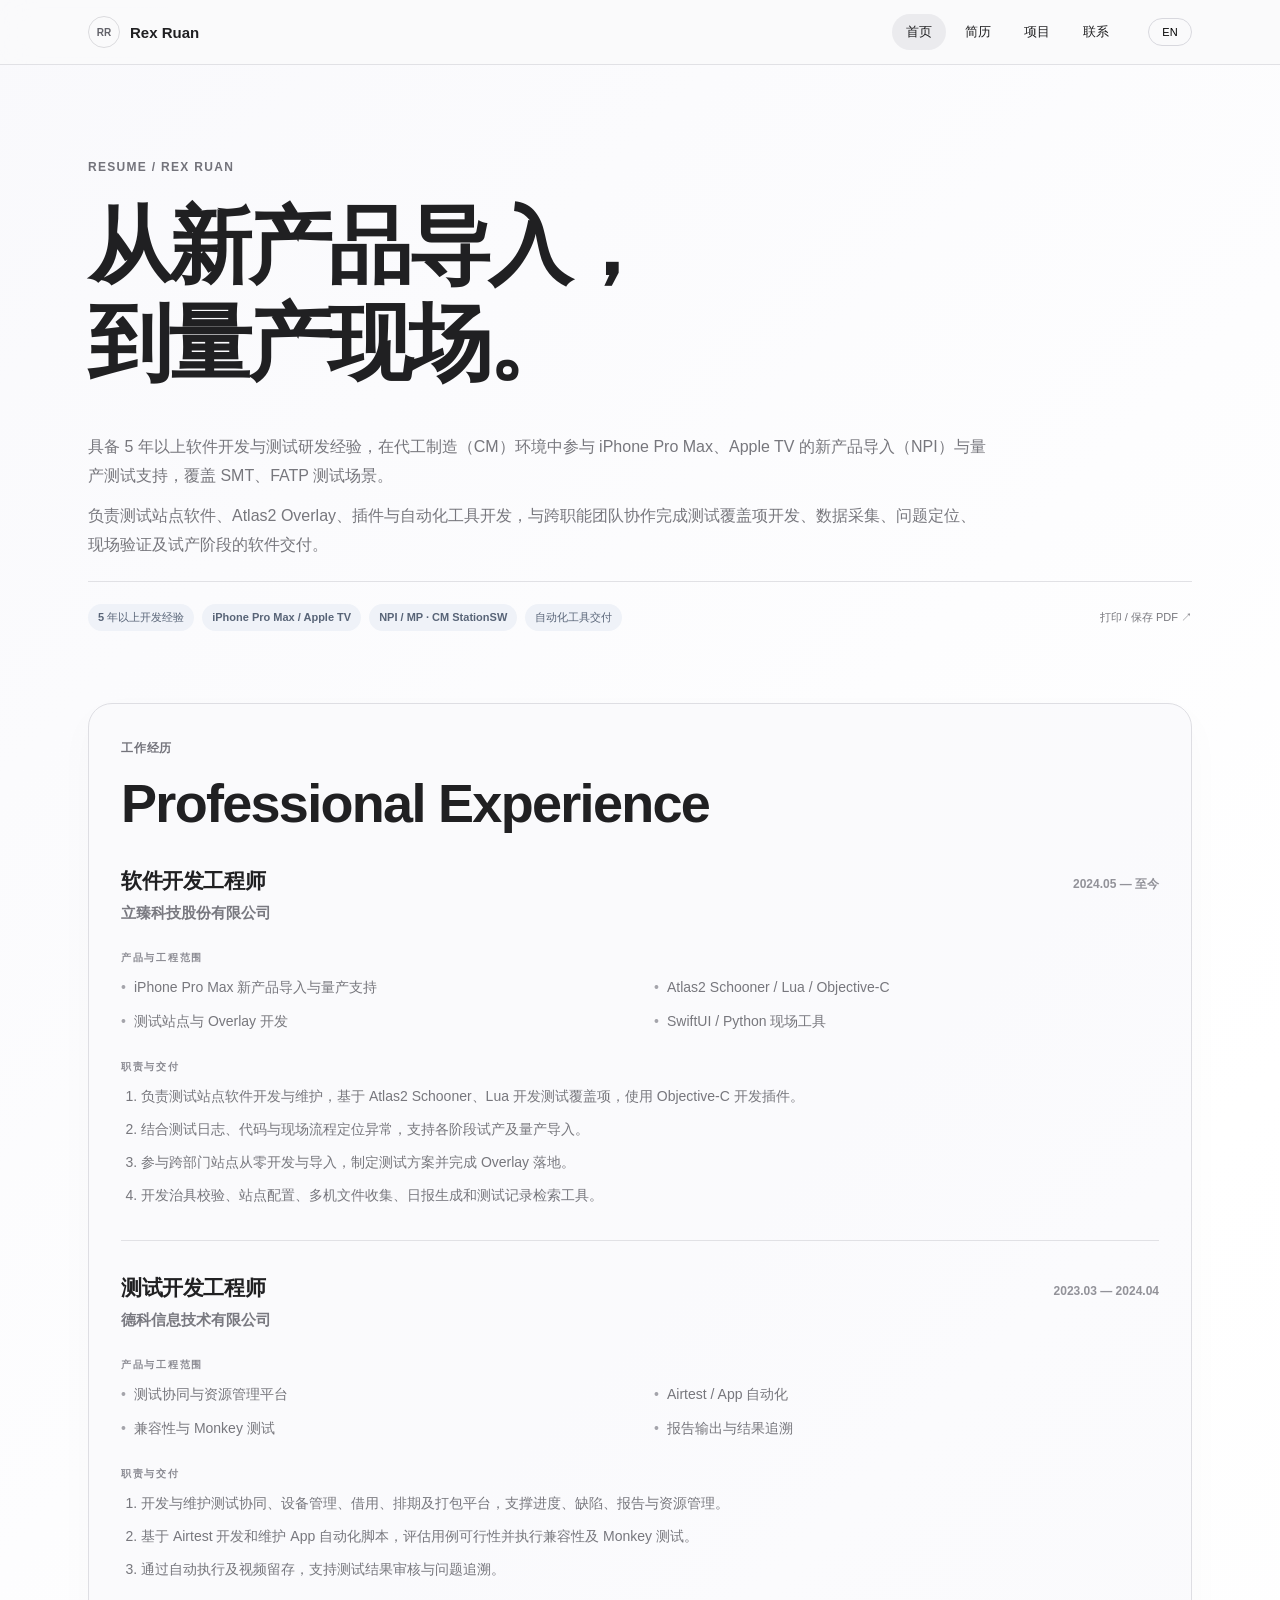
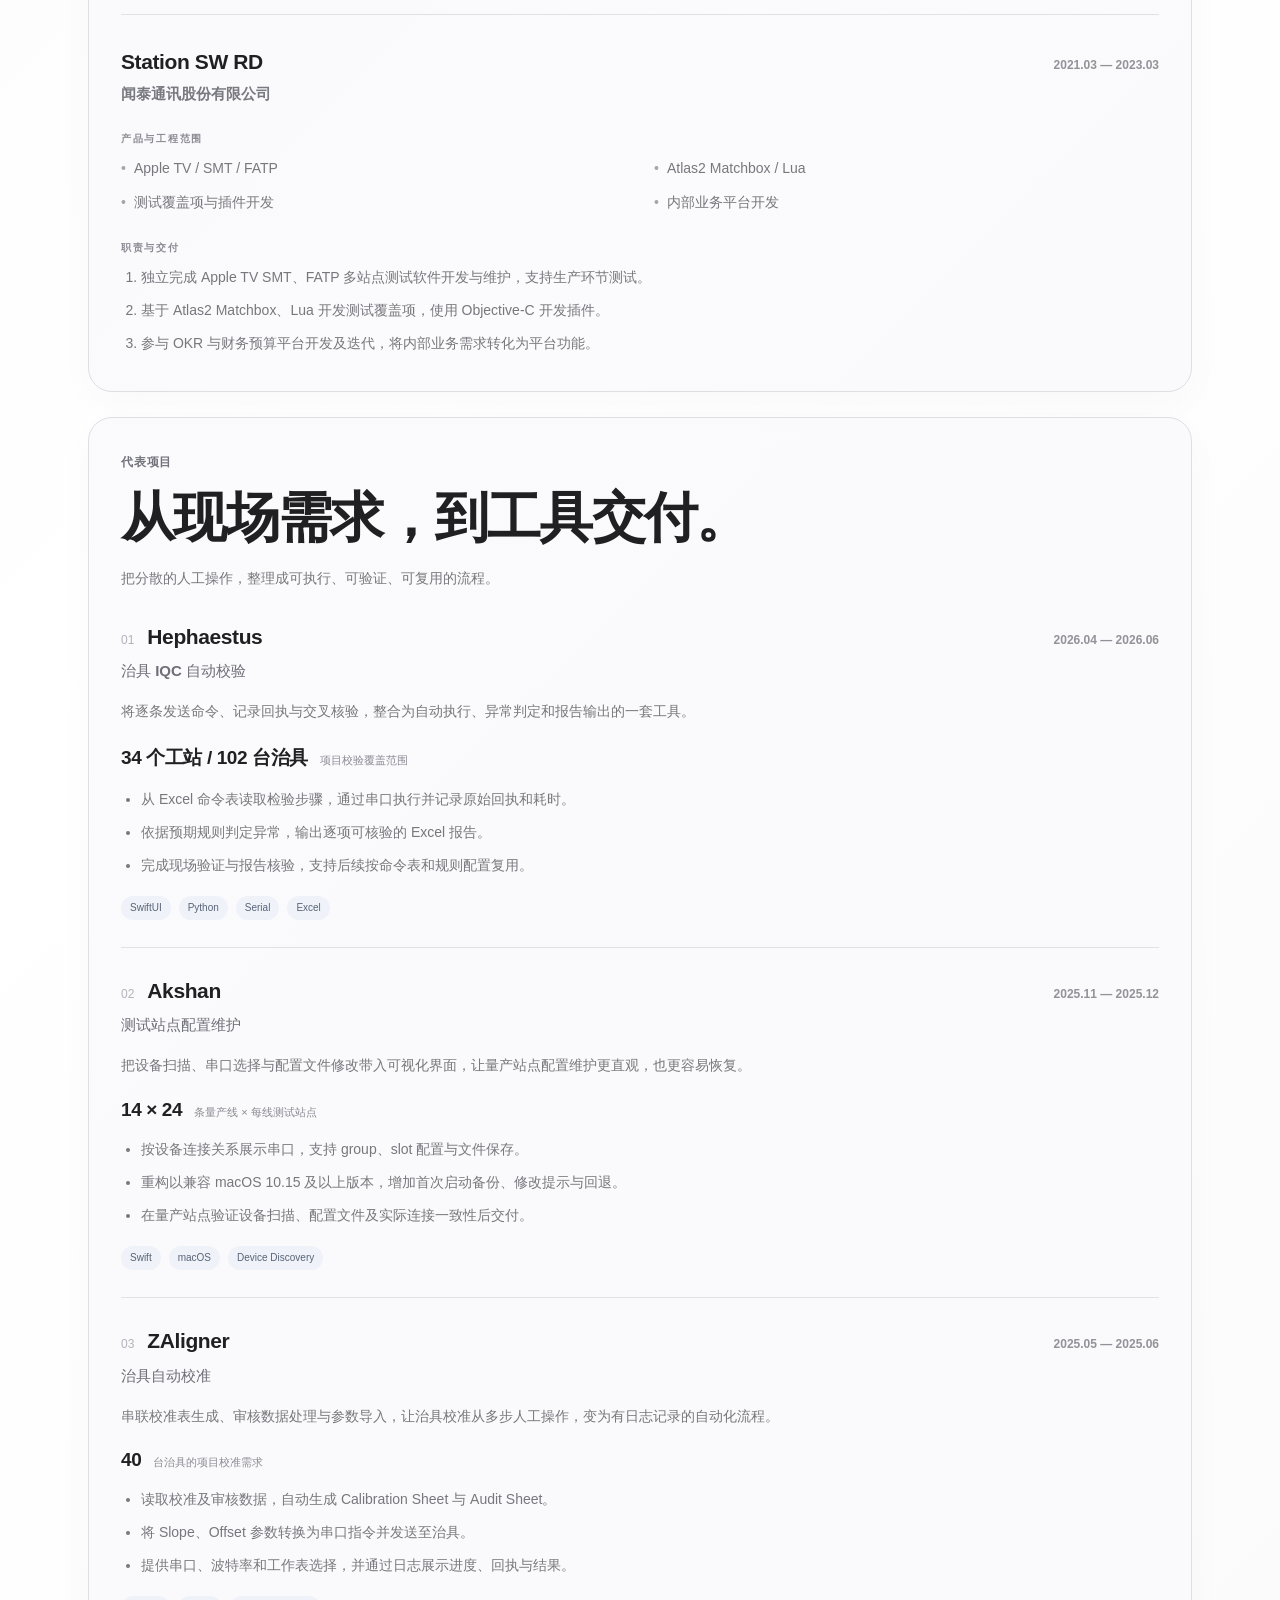
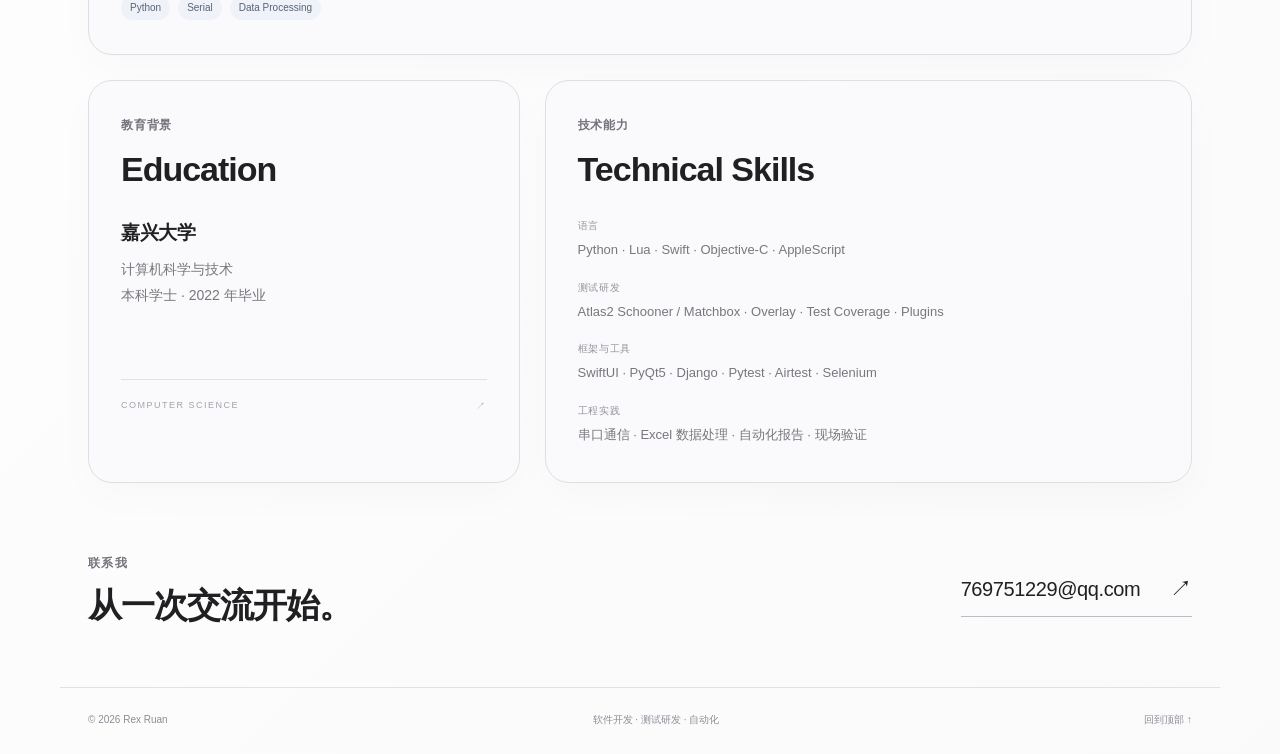
==== index.html @ 665606de "init" ====
<!doctype html>
<html lang="zh-CN">
<head>
<meta charset="utf-8"><meta name="viewport" content="width=device-width,initial-scale=1">
<meta name="description" content="Rex Ruan — iPhone Pro Max 与 Apple TV 代工制造测试研发。NPI, mass-production test engineering, StationSW and automation.">
<meta name="theme-color" content="#fafafb"><title>Resume | Rex Ruan</title>
<link rel="icon" type="image/svg+xml" href="assets/favicon.svg"><link rel="stylesheet" href="style.css"><script src="app.js" defer></script>
</head>
<body>
<a class="skip-link" href="#main" data-zh="跳到正文" data-en="Skip to content">跳到正文</a>
<header class="site-header"><div class="nav-inner"><a class="brand" href="index.html"><span class="brand-mark">RR</span>Rex Ruan</a><nav aria-label="Main navigation"><a href="index.html" class="home-nav" data-zh="首页" data-en="Home">首页</a><a href="resume.html" class="resume-nav" data-zh="简历" data-en="Resume">简历</a><a href="#projects" data-zh="项目" data-en="Projects">项目</a><a href="#contact" data-zh="联系" data-en="Contact">联系</a></nav><button class="language" aria-label="Switch to English" type="button">EN</button></div></header>
<main id="main" class="page">
<section class="hero" aria-labelledby="hero-title"><p class="eyebrow">RESUME / REX RUAN</p><h1 id="hero-title" data-zh="从新产品导入，<br>到量产现场。" data-en="Experience built from prototype to mass production.">从新产品导入，<br>到量产现场。</h1><div class="hero-summary"><p data-zh="具备 5 年以上软件开发与测试研发经验，在代工制造（CM）环境中参与 iPhone Pro Max、Apple TV 的新产品导入（NPI）与量产测试支持，覆盖 SMT、FATP 测试场景。" data-en="5+ years of experience in software development and test engineering, including NPI and mass-production test support for iPhone Pro Max and Apple TV in contract manufacturing (CM) environments across SMT and FATP.">具备 5 年以上软件开发与测试研发经验，在代工制造（CM）环境中参与 iPhone Pro Max、Apple TV 的新产品导入（NPI）与量产测试支持，覆盖 SMT、FATP 测试场景。</p><p data-zh="负责测试站点软件、Atlas2 Overlay、插件与自动化工具开发，与跨职能团队协作完成测试覆盖项开发、数据采集、问题定位、现场验证及试产阶段的软件交付。" data-en="Develop test station software, Atlas2 overlays and plugins, and automation tools. Work with cross-functional teams on test coverage, data collection, issue debugging, on-site validation, and software delivery for new product builds.">负责测试站点软件、Atlas2 Overlay、插件与自动化工具开发，与跨职能团队协作完成测试覆盖项开发、数据采集、问题定位、现场验证及试产阶段的软件交付。</p></div><div class="hero-bottom"><div class="tags"><span data-zh="5 年以上开发经验" data-en="5+ years in development">5 年以上开发经验</span><span>iPhone Pro Max / Apple TV</span><span>NPI / MP · CM StationSW</span><span data-zh="自动化工具交付" data-en="Automation tools">自动化工具交付</span></div><button class="print-button" type="button" data-zh="打印 / 保存 PDF ↗" data-en="Print / Save PDF ↗">打印 / 保存 PDF ↗</button></div></section>
<section class="panel" id="experience" aria-labelledby="experience-title"><div class="section-intro"><p class="eyebrow" data-zh="工作经历" data-en="WORKING EXPERIENCE">工作经历</p><h2 id="experience-title" data-zh="Professional Experience" data-en="Professional Experience">Professional Experience</h2></div><div id="experience-list"></div></section>
<section class="panel" id="projects" aria-labelledby="projects-title"><div class="section-intro"><p class="eyebrow" data-zh="代表项目" data-en="SELECTED WORK">代表项目</p><h2 id="projects-title" data-zh="从现场需求，到工具交付。" data-en="Tools built for the floor.">从现场需求，到工具交付。</h2><p class="section-description" data-zh="把分散的人工操作，整理成可执行、可验证、可复用的流程。" data-en="Turning fragmented manual tasks into repeatable, verifiable workflows.">把分散的人工操作，整理成可执行、可验证、可复用的流程。</p></div><div id="project-list"></div></section>
<div class="bottom-grid"><section class="panel" id="education"><div class="section-intro"><p class="eyebrow" data-zh="教育背景" data-en="BACKGROUND">教育背景</p><h2 data-zh="Education" data-en="Education">Education</h2></div><h3 data-zh="嘉兴大学" data-en="Jiaxing University">嘉兴大学</h3><p class="body-copy" data-zh="计算机科学与技术<br>本科学士 · 2022 年毕业" data-en="Computer Science and Technology<br>Bachelor’s degree · Graduated 2022">计算机科学与技术<br>本科学士 · 2022 年毕业</p><div class="education-foot"><span>COMPUTER SCIENCE</span><span>↗</span></div></section><section class="panel" id="skills"><div class="section-intro"><p class="eyebrow" data-zh="技术能力" data-en="TOOLKIT">技术能力</p><h2>Technical Skills</h2></div><dl class="skills"><div><dt data-zh="语言" data-en="Languages">语言</dt><dd>Python · Lua · Swift · Objective-C · AppleScript</dd></div><div><dt data-zh="测试研发" data-en="Test development">测试研发</dt><dd>Atlas2 Schooner / Matchbox · Overlay · Test Coverage · Plugins</dd></div><div><dt data-zh="框架与工具" data-en="Frameworks & tools">框架与工具</dt><dd>SwiftUI · PyQt5 · Django · Pytest · Airtest · Selenium</dd></div><div><dt data-zh="工程实践" data-en="Engineering practice">工程实践</dt><dd data-zh="串口通信 · Excel 数据处理 · 自动化报告 · 现场验证" data-en="Serial communication · Excel processing · Automated reports · On-site validation">串口通信 · Excel 数据处理 · 自动化报告 · 现场验证</dd></div></dl></section></div>
<section class="contact" id="contact"><div><p class="eyebrow" data-zh="联系我" data-en="GET IN TOUCH">联系我</p><h2 data-zh="从一次交流开始。" data-en="Let’s start a conversation.">从一次交流开始。</h2></div><a class="email" href="mailto:769751229@qq.com">769751229@qq.com <span aria-hidden="true">↗</span></a></section>
</main><footer class="page"><span>© <span id="year">2026</span> Rex Ruan</span><span data-zh="软件开发 · 测试研发 · 自动化" data-en="Software. Test engineering. Automation.">软件开发 · 测试研发 · 自动化</span><a href="#main" data-zh="回到顶部 ↑" data-en="Back to top ↑">回到顶部 ↑</a></footer>
</body></html>
---- style.css ----
:root{color-scheme:light;--bg:#fafafb;--text:#202022;--muted:#77777d;--line:#e1e1e5;--tag:#eff2f8}*{box-sizing:border-box}html{scroll-behavior:smooth;scroll-padding-top:88px}body{margin:0;color:var(--text);background:linear-gradient(135deg,#f9f9fc,#fff 45%,#fafafb);font-family:-apple-system,BlinkMacSystemFont,"Helvetica Neue",Arial,"PingFang SC","Microsoft YaHei",sans-serif;-webkit-font-smoothing:antialiased}a{color:inherit;text-decoration:none}button{font:inherit;cursor:pointer}a:focus-visible,button:focus-visible{outline:2px solid #4f6794;outline-offset:5px}a:hover{color:#566788}.site-header{position:sticky;top:0;z-index:20;background:#fafafbdf;backdrop-filter:blur(16px);border-bottom:1px solid var(--line)}.nav-inner{max-width:1160px;margin:auto;padding:0 28px;height:64px;display:flex;align-items:center;gap:25px}.brand{font-size:15px;font-weight:650;display:flex;gap:10px;align-items:center;margin-right:auto;white-space:nowrap}.brand-mark{width:32px;height:32px;border-radius:50%;border:1px solid #dadade;display:grid;place-items:center;font-size:10px;color:#626269}nav{display:flex;align-items:center;gap:5px}nav a{font-size:13px;padding:9px 14px;border-radius:22px}nav a.active{background:#ebebee}.language{font-size:11px;background:transparent;border:1px solid #d8d8de;padding:7px 11px;border-radius:20px;min-width:44px}.language:hover{background:#ededf0}.page{max-width:1160px;margin:0 auto;padding:0 28px}.hero{padding:92px 0 70px}.eyebrow{font-size:12px;line-height:1.7;letter-spacing:1.3px;color:#73737b;font-weight:650;margin:0 0 21px}h1,h2,h3,p{margin:0}h1{font-size:clamp(48px,6.8vw,84px);line-height:1.15;letter-spacing:-4px;font-weight:720;max-width:1020px}html[lang=en] h1{line-height:1.03;letter-spacing:-4.8px;font-size:clamp(48px,6.9vw,88px)}.hero-summary{max-width:900px;margin-top:40px;color:var(--muted);font-size:16px;line-height:1.85}.hero-summary p+p{margin-top:10px}.hero-bottom{margin-top:21px;padding-top:20px;border-top:1px solid var(--line);display:flex;align-items:center;justify-content:space-between;gap:18px}.tags{display:flex;flex-wrap:wrap;gap:8px}.tags span{display:inline-block;background:var(--tag);color:#586477;padding:6px 10px;font-size:11px;line-height:1.4;font-weight:550;border-radius:20px}.print-button{flex-shrink:0;background:transparent;color:#77777d;font-size:11px;padding:8px 0;border:0}.print-button:hover{color:#202022}.panel{border:1px solid #dedee3;border-radius:24px;padding:34px 32px;margin-bottom:25px;background:#fafafcbd;box-shadow:0 14px 40px #24243d06;scroll-margin-top:90px}.section-intro{margin-bottom:30px}.section-intro .eyebrow{margin-bottom:14px;letter-spacing:.8px}h2{font-size:clamp(30px,4.3vw,54px);line-height:1.16;letter-spacing:-1.7px;font-weight:680}.section-description{margin-top:17px;color:var(--muted);font-size:14px;line-height:1.8}.experience-entry{padding:0 0 31px}.experience-entry+.experience-entry{padding-top:31px;border-top:1px solid var(--line)}.experience-entry:last-child{padding-bottom:0}.entry-heading{display:flex;align-items:baseline;justify-content:space-between;gap:26px}h3{font-size:21px;font-weight:650;line-height:1.5;letter-spacing:-.4px}time{font-size:12px;font-weight:600;color:#929299;white-space:nowrap}.company{font-size:15px;font-weight:600;color:#797980;margin-top:3px;line-height:1.8}.detail-label{font-size:10px;font-weight:650;letter-spacing:1.7px;color:#8a8a92;line-height:1.7;margin:23px 0 9px}.scope-list{display:grid;grid-template-columns:1fr 1fr;gap:8px 28px;padding:0;list-style:none}.scope-list li{position:relative;padding-left:13px}.scope-list li:before{content:'•';position:absolute;left:0;color:#a4a4ab}ul,ol{margin:0;padding-left:20px}.scope-list li,.responsibilities li,.project-entry li,.body-copy{font-size:14px;color:var(--muted);line-height:1.85}.responsibilities li+li,.project-entry li+li{margin-top:7px}.project-entry{padding:27px 0;border-top:1px solid var(--line)}.project-entry:first-child{padding-top:0;border-top:0}.project-entry:last-child{padding-bottom:0}.project-title{display:flex;gap:13px;align-items:baseline;flex-wrap:wrap}.project-title .index{color:#b2b2bb;font-size:12px;font-variant-numeric:tabular-nums}.project-subtitle{font-size:15px;color:#6e6e77;font-weight:550;line-height:1.8;margin-top:5px}.project-description{font-size:14px;line-height:1.85;color:var(--muted);margin:15px 0 16px;max-width:880px}.project-entry .tags{margin-top:17px}.project-entry .tags span{font-size:10px;padding:5px 9px;font-weight:450}.project-metric{display:flex;align-items:baseline;gap:12px;margin:20px 0 16px}.project-metric strong{font-size:19px;letter-spacing:-.4px;font-weight:600}.project-metric span{font-size:11px;color:#8a8a93}.bottom-grid{display:grid;grid-template-columns:.8fr 1.2fr;gap:25px}.bottom-grid .panel{min-width:0}.bottom-grid h2{font-size:34px;letter-spacing:-1px}.bottom-grid h3{font-size:19px}.body-copy{margin-top:10px}.education-foot{display:flex;justify-content:space-between;color:#a2a2aa;letter-spacing:1.5px;font-size:9px;margin-top:70px;border-top:1px solid var(--line);padding-top:20px}.skills{margin:0}.skills>div+div{margin-top:18px}dt{font-size:10px;color:#92929a;letter-spacing:.7px;margin-bottom:5px}dd{margin:0;color:var(--muted);font-size:13px;line-height:1.9}.contact{padding:45px 0 61px;display:flex;align-items:center;justify-content:space-between;gap:30px}.contact .eyebrow{margin-bottom:13px}.contact h2{font-size:34px;letter-spacing:-1px}.email{font-size:20px;letter-spacing:-.4px;white-space:nowrap;border-bottom:1px solid #bcbcc4;padding:12px 0}.email span{margin-left:25px;font-size:22px}footer.page{display:flex;justify-content:space-between;gap:20px;border-top:1px solid var(--line);padding-top:23px;padding-bottom:25px;font-size:10px;color:#8c8c95;line-height:1.8}.skip-link{position:fixed;top:-100px;left:15px;z-index:50;background:#202022;color:#fff;padding:10px}.skip-link:focus{top:10px}
@media(max-width:800px){.hero{padding-top:65px;padding-bottom:50px}.hero-summary{font-size:15px}.panel{padding:28px 25px}.bottom-grid{grid-template-columns:1fr;gap:0}.contact{align-items:flex-start;flex-direction:column;gap:20px}.entry-heading{align-items:flex-start;gap:16px}h3{font-size:19px}.scope-list{grid-template-columns:1fr}.hero-bottom{align-items:flex-start}.education-foot{margin-top:35px}.nav-inner{gap:13px}nav a{padding:8px 10px}h1{letter-spacing:-2.5px}html[lang=en] h1{letter-spacing:-3px}}
@media(max-width:520px){.page{padding:0 20px}.nav-inner{padding:0 20px;height:62px;gap:12px}.brand{font-size:13px;gap:7px}.brand-mark{width:28px;height:28px;font-size:9px}nav{gap:1px}nav a{font-size:11px;padding:7px 8px}nav .home-nav{display:none}.language{padding:6px 8px;font-size:10px;min-width:36px}.hero{padding:49px 0 38px}.eyebrow{font-size:10px;margin-bottom:20px}h1{font-size:43px;letter-spacing:-2.3px;line-height:1.23}html[lang=en] h1{font-size:46px;letter-spacing:-2.6px;line-height:1.06}.hero-summary{font-size:14px;line-height:1.9;margin-top:27px}.hero-bottom{flex-direction:column;gap:10px;margin-top:19px;padding-top:18px}.tags{gap:6px}.tags span{font-size:10px;padding:5px 8px}.print-button{font-size:10px}.panel{padding:25px 20px;border-radius:20px;margin-bottom:20px}.section-intro{margin-bottom:25px}.section-intro .eyebrow{font-size:10px;margin-bottom:10px}h2{font-size:32px;letter-spacing:-1px}.entry-heading{display:block}.entry-heading time{display:block;margin-top:8px;font-size:11px}.company{font-size:13px}.detail-label{margin-top:20px}.scope-list li,.responsibilities li,.project-entry li,.body-copy{font-size:13px}.experience-entry{padding-bottom:25px}.experience-entry+.experience-entry{padding-top:25px}h3{font-size:18px}.section-description{font-size:13px}.project-title{gap:9px}.project-subtitle{font-size:14px}.project-description{font-size:13px}.project-metric{flex-wrap:wrap;gap:6px 12px}.project-metric strong{font-size:17px}.project-metric span{font-size:10px}.bottom-grid h2{font-size:30px}.contact{padding:28px 0 40px}.contact h2{font-size:28px}.email{font-size:20px}.email span{margin-left:18px}footer.page{padding-top:20px;padding-bottom:22px;flex-wrap:wrap;font-size:9px;gap:10px}footer>span:nth-child(2){display:none}}
@media(prefers-reduced-motion:reduce){html{scroll-behavior:auto}}
@media print{@page{size:A4;margin:15mm}body{background:#fff;color:#111;font-size:10pt}.site-header,.skip-link,.print-button,footer.page{display:none}.page{max-width:none;padding:0}.hero{padding:0 0 20px}.eyebrow{font-size:8pt!important;margin-bottom:8px!important}h1,html[lang=en] h1{font-size:30pt;line-height:1.1;letter-spacing:-1px}h1 br{display:none}h1 br:after{content:' '}.hero-summary{font-size:10pt;line-height:1.65;margin-top:15px}.hero-bottom{margin-top:12px;padding-top:10px}.tags span{font-size:8pt}.panel{background:#fff;border-radius:0;box-shadow:none;border-width:1px 0 0;padding:18px 0;margin:0 0 15px;break-inside:auto}.section-intro{margin-bottom:15px}h2,.bottom-grid h2{font-size:20pt;letter-spacing:-.4px}h3{font-size:12pt}.company,time{font-size:9pt}.scope-list li,.responsibilities li,.project-entry li,.project-description,.body-copy,dd{font-size:9pt;line-height:1.6}.experience-entry,.project-entry{break-inside:avoid}.experience-entry{padding-bottom:15px}.experience-entry+.experience-entry{padding-top:15px}.detail-label{font-size:7pt;margin:12px 0 5px}.project-description{margin:8px 0}.project-metric{margin:10px 0}.project-metric strong{font-size:11pt}.project-entry .tags{margin-top:10px}.bottom-grid{gap:24px;grid-template-columns:.8fr 1.2fr}.bottom-grid .panel{break-inside:avoid}.education-foot{display:none}.skills>div+div{margin-top:10px}.contact{padding:15px 0 0;break-inside:avoid}.contact h2{font-size:16pt}.email{font-size:11pt;border:0}.email span{display:none}}
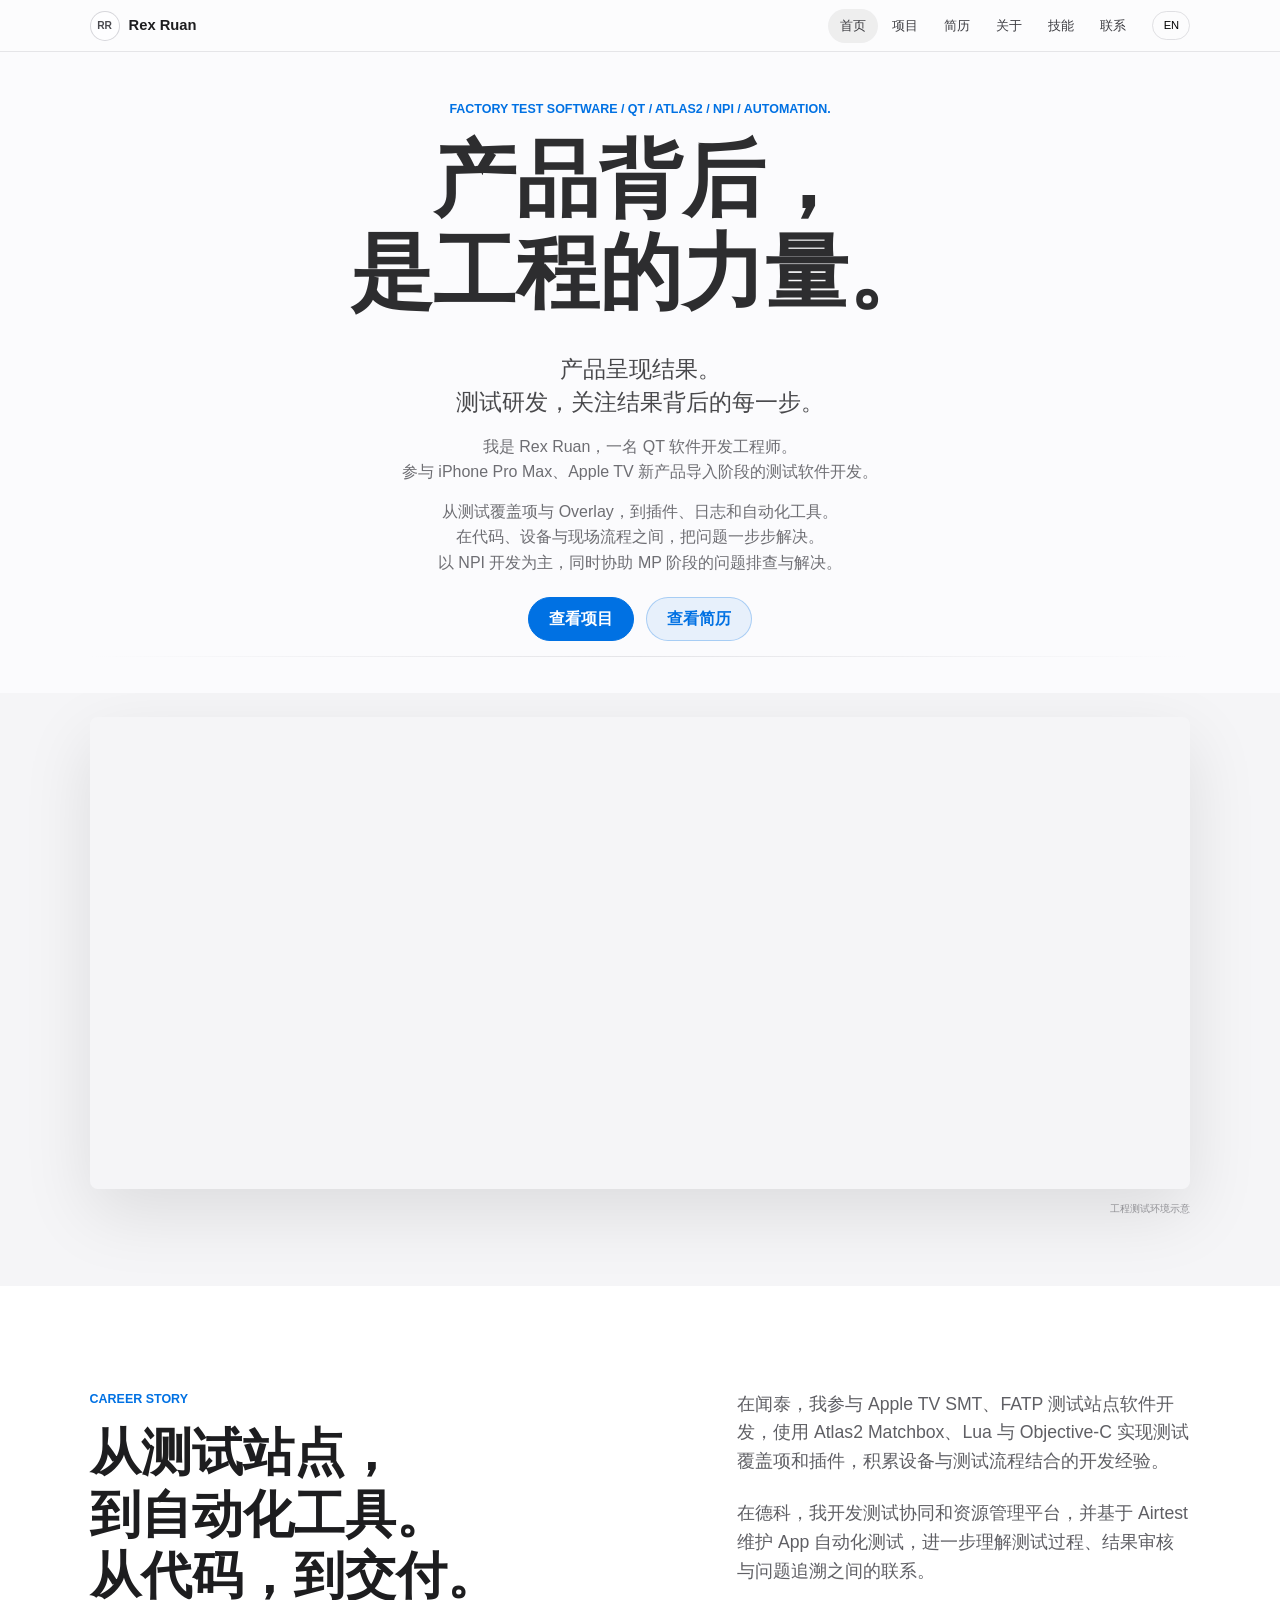
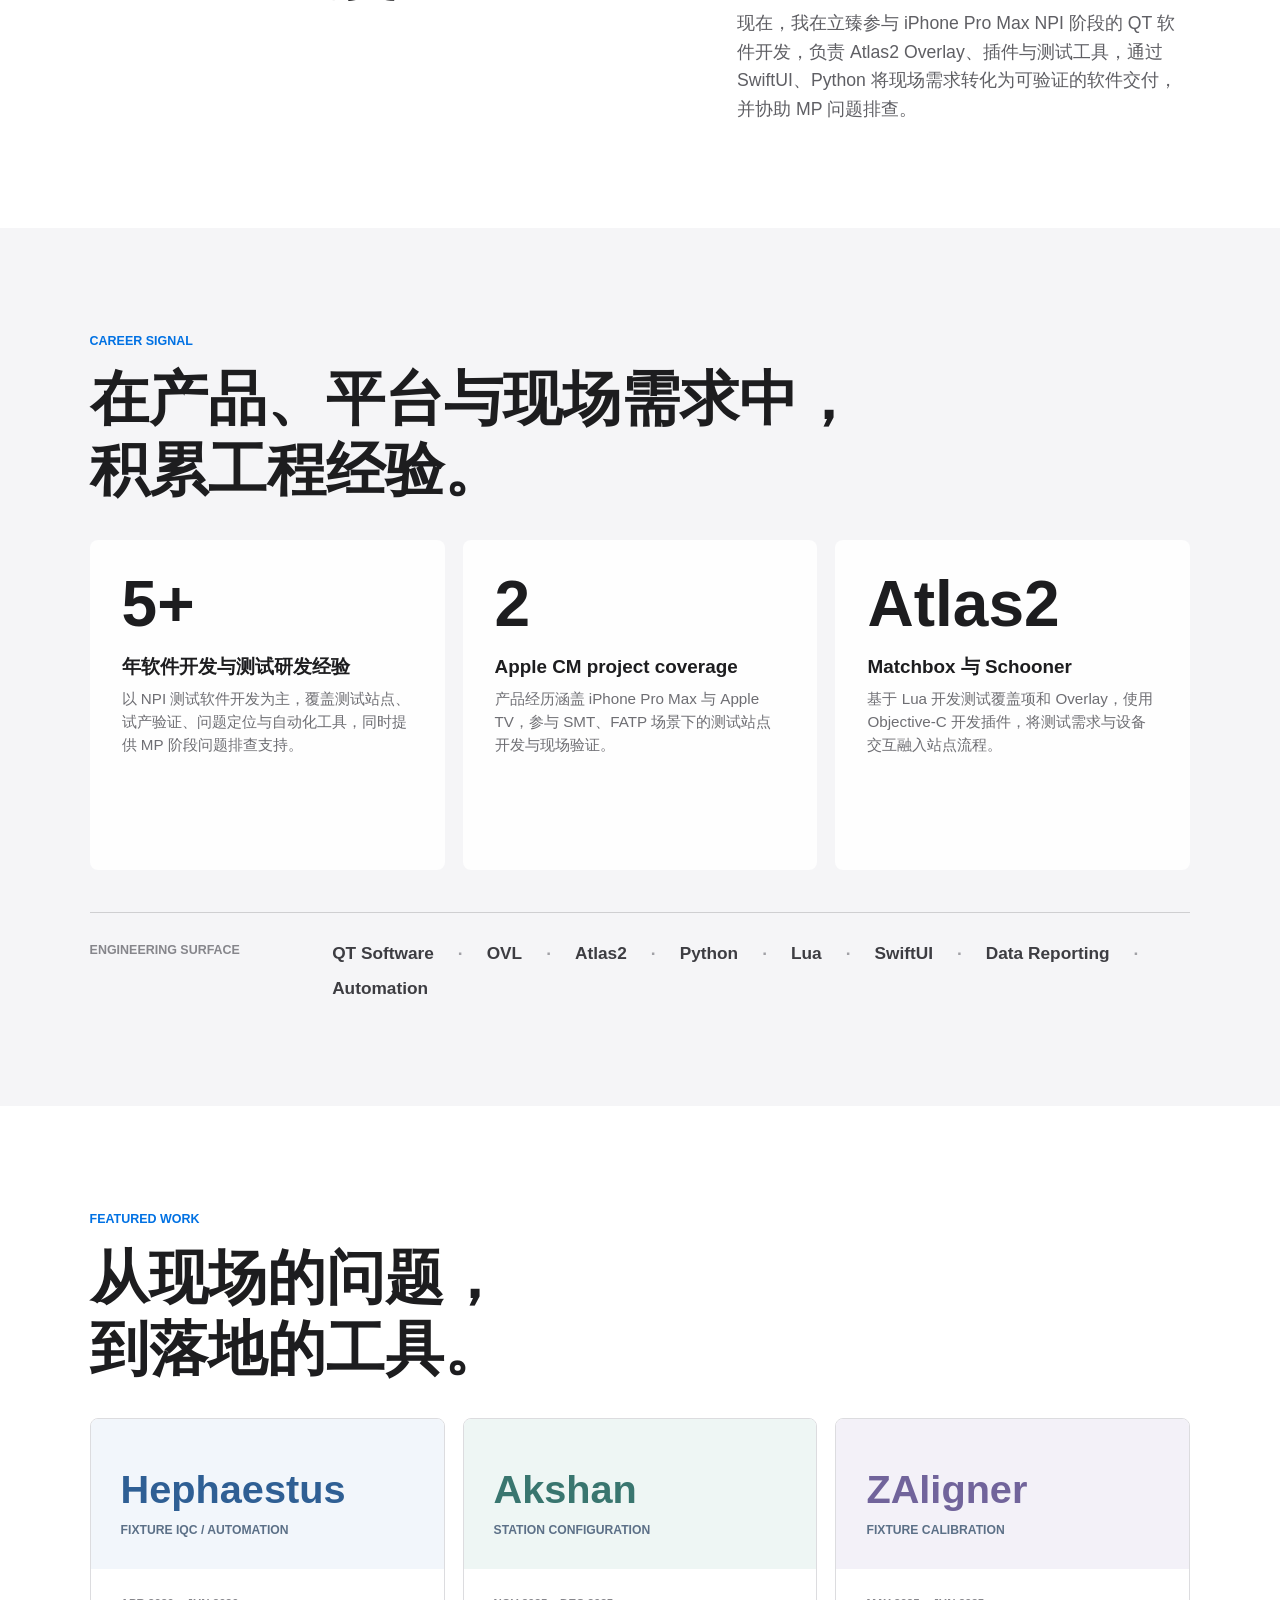
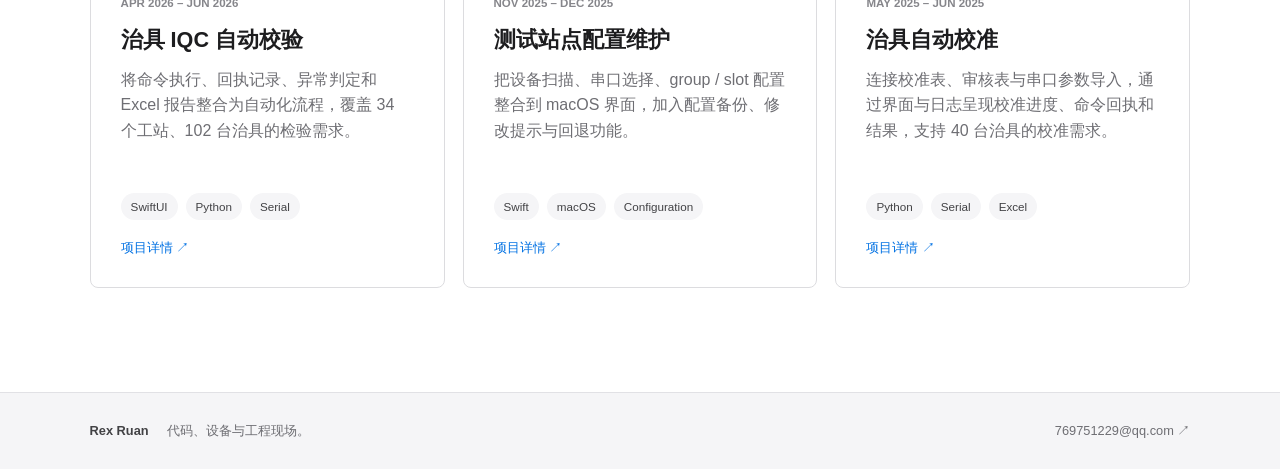
==== commit 195a9d1c: "更新UI" ====
--- a/index.html
+++ b/index.html
@@ -1,19 +1,10 @@
 <!doctype html>
-<html lang="zh-CN">
-<head>
-<meta charset="utf-8"><meta name="viewport" content="width=device-width,initial-scale=1">
-<meta name="description" content="Rex Ruan — iPhone Pro Max 与 Apple TV 代工制造测试研发。NPI, mass-production test engineering, StationSW and automation.">
-<meta name="theme-color" content="#fafafb"><title>Resume | Rex Ruan</title>
-<link rel="icon" type="image/svg+xml" href="assets/favicon.svg"><link rel="stylesheet" href="style.css"><script src="app.js" defer></script>
-</head>
-<body>
-<a class="skip-link" href="#main" data-zh="跳到正文" data-en="Skip to content">跳到正文</a>
-<header class="site-header"><div class="nav-inner"><a class="brand" href="index.html"><span class="brand-mark">RR</span>Rex Ruan</a><nav aria-label="Main navigation"><a href="index.html" class="home-nav" data-zh="首页" data-en="Home">首页</a><a href="resume.html" class="resume-nav" data-zh="简历" data-en="Resume">简历</a><a href="#projects" data-zh="项目" data-en="Projects">项目</a><a href="#contact" data-zh="联系" data-en="Contact">联系</a></nav><button class="language" aria-label="Switch to English" type="button">EN</button></div></header>
-<main id="main" class="page">
-<section class="hero" aria-labelledby="hero-title"><p class="eyebrow">RESUME / REX RUAN</p><h1 id="hero-title" data-zh="从新产品导入，<br>到量产现场。" data-en="Experience built from prototype to mass production.">从新产品导入，<br>到量产现场。</h1><div class="hero-summary"><p data-zh="具备 5 年以上软件开发与测试研发经验，在代工制造（CM）环境中参与 iPhone Pro Max、Apple TV 的新产品导入（NPI）与量产测试支持，覆盖 SMT、FATP 测试场景。" data-en="5+ years of experience in software development and test engineering, including NPI and mass-production test support for iPhone Pro Max and Apple TV in contract manufacturing (CM) environments across SMT and FATP.">具备 5 年以上软件开发与测试研发经验，在代工制造（CM）环境中参与 iPhone Pro Max、Apple TV 的新产品导入（NPI）与量产测试支持，覆盖 SMT、FATP 测试场景。</p><p data-zh="负责测试站点软件、Atlas2 Overlay、插件与自动化工具开发，与跨职能团队协作完成测试覆盖项开发、数据采集、问题定位、现场验证及试产阶段的软件交付。" data-en="Develop test station software, Atlas2 overlays and plugins, and automation tools. Work with cross-functional teams on test coverage, data collection, issue debugging, on-site validation, and software delivery for new product builds.">负责测试站点软件、Atlas2 Overlay、插件与自动化工具开发，与跨职能团队协作完成测试覆盖项开发、数据采集、问题定位、现场验证及试产阶段的软件交付。</p></div><div class="hero-bottom"><div class="tags"><span data-zh="5 年以上开发经验" data-en="5+ years in development">5 年以上开发经验</span><span>iPhone Pro Max / Apple TV</span><span>NPI / MP · CM StationSW</span><span data-zh="自动化工具交付" data-en="Automation tools">自动化工具交付</span></div><button class="print-button" type="button" data-zh="打印 / 保存 PDF ↗" data-en="Print / Save PDF ↗">打印 / 保存 PDF ↗</button></div></section>
-<section class="panel" id="experience" aria-labelledby="experience-title"><div class="section-intro"><p class="eyebrow" data-zh="工作经历" data-en="WORKING EXPERIENCE">工作经历</p><h2 id="experience-title" data-zh="Professional Experience" data-en="Professional Experience">Professional Experience</h2></div><div id="experience-list"></div></section>
-<section class="panel" id="projects" aria-labelledby="projects-title"><div class="section-intro"><p class="eyebrow" data-zh="代表项目" data-en="SELECTED WORK">代表项目</p><h2 id="projects-title" data-zh="从现场需求，到工具交付。" data-en="Tools built for the floor.">从现场需求，到工具交付。</h2><p class="section-description" data-zh="把分散的人工操作，整理成可执行、可验证、可复用的流程。" data-en="Turning fragmented manual tasks into repeatable, verifiable workflows.">把分散的人工操作，整理成可执行、可验证、可复用的流程。</p></div><div id="project-list"></div></section>
-<div class="bottom-grid"><section class="panel" id="education"><div class="section-intro"><p class="eyebrow" data-zh="教育背景" data-en="BACKGROUND">教育背景</p><h2 data-zh="Education" data-en="Education">Education</h2></div><h3 data-zh="嘉兴大学" data-en="Jiaxing University">嘉兴大学</h3><p class="body-copy" data-zh="计算机科学与技术<br>本科学士 · 2022 年毕业" data-en="Computer Science and Technology<br>Bachelor’s degree · Graduated 2022">计算机科学与技术<br>本科学士 · 2022 年毕业</p><div class="education-foot"><span>COMPUTER SCIENCE</span><span>↗</span></div></section><section class="panel" id="skills"><div class="section-intro"><p class="eyebrow" data-zh="技术能力" data-en="TOOLKIT">技术能力</p><h2>Technical Skills</h2></div><dl class="skills"><div><dt data-zh="语言" data-en="Languages">语言</dt><dd>Python · Lua · Swift · Objective-C · AppleScript</dd></div><div><dt data-zh="测试研发" data-en="Test development">测试研发</dt><dd>Atlas2 Schooner / Matchbox · Overlay · Test Coverage · Plugins</dd></div><div><dt data-zh="框架与工具" data-en="Frameworks & tools">框架与工具</dt><dd>SwiftUI · PyQt5 · Django · Pytest · Airtest · Selenium</dd></div><div><dt data-zh="工程实践" data-en="Engineering practice">工程实践</dt><dd data-zh="串口通信 · Excel 数据处理 · 自动化报告 · 现场验证" data-en="Serial communication · Excel processing · Automated reports · On-site validation">串口通信 · Excel 数据处理 · 自动化报告 · 现场验证</dd></div></dl></section></div>
-<section class="contact" id="contact"><div><p class="eyebrow" data-zh="联系我" data-en="GET IN TOUCH">联系我</p><h2 data-zh="从一次交流开始。" data-en="Let’s start a conversation.">从一次交流开始。</h2></div><a class="email" href="mailto:769751229@qq.com">769751229@qq.com <span aria-hidden="true">↗</span></a></section>
-</main><footer class="page"><span>© <span id="year">2026</span> Rex Ruan</span><span data-zh="软件开发 · 测试研发 · 自动化" data-en="Software. Test engineering. Automation.">软件开发 · 测试研发 · 自动化</span><a href="#main" data-zh="回到顶部 ↑" data-en="Back to top ↑">回到顶部 ↑</a></footer>
-</body></html>
+<html lang="zh-CN"><head><meta charset="utf-8"><meta name="viewport" content="width=device-width,initial-scale=1"><meta name="description" content="Rex Ruan — QT 软件开发、Apple NPI 测试研发与自动化工具。iPhone Pro Max / Apple TV."><meta name="theme-color" content="#fbfbfd"><title>Rex Ruan | Factory Test Software Engineer</title><link rel="icon" href="assets/favicon.svg" type="image/svg+xml"><link rel="stylesheet" href="home.css"><script src="home.js" defer></script></head>
+<body><a class="skip" href="#main" data-zh="跳到正文" data-en="Skip to content">跳到正文</a>
+<header class="site-header"><a class="brand home-link" href="index.html"><span class="monogram">RR</span>Rex Ruan</a><div class="nav-tools"><nav id="navigation" aria-label="Main navigation"><a class="active home-link" href="index.html" aria-current="page" data-zh="首页" data-en="Home">首页</a><a href="#work" data-zh="项目" data-en="Work">项目</a><a class="resume-link" href="resume.html" data-zh="简历" data-en="Resume">简历</a><a href="#story" data-zh="关于" data-en="About">关于</a><a href="#surface" data-zh="技能" data-en="Skills">技能</a><a href="#contact" data-zh="联系" data-en="Contact">联系</a></nav><button class="language" type="button" aria-label="Switch to English">EN</button><button class="nav-toggle" type="button" aria-label="打开导航" aria-expanded="false" aria-controls="navigation"><span></span><span></span></button></div></header>
+<main id="main"><section class="hero"><div class="hero-copy"><p class="eyebrow">FACTORY TEST SOFTWARE / QT / ATLAS2 / NPI / AUTOMATION.</p><h1 data-zh="产品背后，<br>是工程的力量。" data-en="Engineering lives<br>behind the product.">产品背后，<br>是工程的力量。</h1><div class="hero-story"><p class="hero-lead" data-zh="产品呈现结果。<br>测试研发，关注结果背后的每一步。" data-en="The product shows the result.<br>Test engineering makes every step count.">产品呈现结果。<br>测试研发，关注结果背后的每一步。</p><p data-zh="我是 Rex Ruan，一名 QT 软件开发工程师。<br>参与 iPhone Pro Max、Apple TV 新产品导入阶段的测试软件开发。" data-en="I'm Rex Ruan, a software developer in the QT department.<br>I develop NPI test software for iPhone Pro Max and Apple TV.">我是 Rex Ruan，一名 QT 软件开发工程师。<br>参与 iPhone Pro Max、Apple TV 新产品导入阶段的测试软件开发。</p><p data-zh="从测试覆盖项与 Overlay，到插件、日志和自动化工具。<br>在代码、设备与现场流程之间，把问题一步步解决。<br>以 NPI 开发为主，同时协助 MP 阶段的问题排查与解决。" data-en="From test coverage and overlays to plugins, logs, and automation tools.<br>I work where code, devices, and on-site workflows meet.<br>My focus is NPI development, with additional MP troubleshooting support.">从测试覆盖项与 Overlay，到插件、日志和自动化工具。<br>在代码、设备与现场流程之间，把问题一步步解决。<br>以 NPI 开发为主，同时协助 MP 阶段的问题排查与解决。</p></div><div class="hero-actions"><a class="button primary" href="#work" data-zh="查看项目" data-en="View Work">查看项目</a><a class="button secondary resume-link" href="resume.html" data-zh="查看简历" data-en="View Resume">查看简历</a></div></div></section>
+<section class="visual-band" aria-label="Engineering test environment"><img src="assets/engineering-test-station.avif" alt="电子工程测试工作站示意图" width="2100" height="900" fetchpriority="high" data-alt-zh="电子工程测试工作站示意图" data-alt-en="Illustrative electronics engineering test workstation"><span class="image-caption" data-zh="工程测试环境示意" data-en="Illustrative engineering test environment">工程测试环境示意</span></section>
+<section class="section career" id="story"><div><p class="eyebrow">CAREER STORY</p><h2 data-zh="从测试站点，<br>到自动化工具。<br>从代码，到交付。" data-en="From test stations<br>to automation.<br>From code to delivery.">从测试站点，<br>到自动化工具。<br>从代码，到交付。</h2></div><div class="career-copy"><p data-zh="在闻泰，我参与 Apple TV SMT、FATP 测试站点软件开发，使用 Atlas2 Matchbox、Lua 与 Objective-C 实现测试覆盖项和插件，积累设备与测试流程结合的开发经验。" data-en="At Wingtech, I developed Apple TV test station software across SMT and FATP, using Atlas2 Matchbox, Lua, and Objective-C to implement test coverage and plugins.">在闻泰，我参与 Apple TV SMT、FATP 测试站点软件开发，使用 Atlas2 Matchbox、Lua 与 Objective-C 实现测试覆盖项和插件，积累设备与测试流程结合的开发经验。</p><p data-zh="在德科，我开发测试协同和资源管理平台，并基于 Airtest 维护 App 自动化测试，进一步理解测试过程、结果审核与问题追溯之间的联系。" data-en="At Deke, I built test collaboration and resource management platforms, and maintained Airtest app automation, connecting test execution with result review and issue traceability.">在德科，我开发测试协同和资源管理平台，并基于 Airtest 维护 App 自动化测试，进一步理解测试过程、结果审核与问题追溯之间的联系。</p><p data-zh="现在，我在立臻参与 iPhone Pro Max NPI 阶段的 QT 软件开发，负责 Atlas2 Overlay、插件与测试工具，通过 SwiftUI、Python 将现场需求转化为可验证的软件交付，并协助 MP 问题排查。" data-en="Today at Luxsan, I develop QT software for iPhone Pro Max NPI, working on Atlas2 overlays, plugins, and test tools. With SwiftUI and Python, I turn on-site needs into verifiable software and assist with MP troubleshooting.">现在，我在立臻参与 iPhone Pro Max NPI 阶段的 QT 软件开发，负责 Atlas2 Overlay、插件与测试工具，通过 SwiftUI、Python 将现场需求转化为可验证的软件交付，并协助 MP 问题排查。</p></div></section>
+<section class="section soft"><div class="section-heading"><p class="eyebrow">CAREER SIGNAL</p><h2 data-zh="在产品、平台与现场需求中，<br>积累工程经验。" data-en="Built through product coverage,<br>test platforms, and practical delivery.">在产品、平台与现场需求中，<br>积累工程经验。</h2></div><div class="metric-grid"><article class="metric"><strong>5+</strong><h3 data-zh="年软件开发与测试研发经验" data-en="Years in software & test development">年软件开发与测试研发经验</h3><p data-zh="以 NPI 测试软件开发为主，覆盖测试站点、试产验证、问题定位与自动化工具，同时提供 MP 阶段问题排查支持。" data-en="Focused on NPI test software, test stations, build validation, debugging, and automation, with additional support for MP issue investigation.">以 NPI 测试软件开发为主，覆盖测试站点、试产验证、问题定位与自动化工具，同时提供 MP 阶段问题排查支持。</p></article><article class="metric"><strong>2</strong><h3>Apple CM project coverage</h3><p data-zh="产品经历涵盖 iPhone Pro Max 与 Apple TV，参与 SMT、FATP 场景下的测试站点开发与现场验证。" data-en="Product experience across iPhone Pro Max and Apple TV, including test station development and on-site validation in SMT and FATP environments.">产品经历涵盖 iPhone Pro Max 与 Apple TV，参与 SMT、FATP 场景下的测试站点开发与现场验证。</p></article><article class="metric"><strong>Atlas2</strong><h3 data-zh="Matchbox 与 Schooner" data-en="Matchbox & Schooner">Matchbox 与 Schooner</h3><p data-zh="基于 Lua 开发测试覆盖项和 Overlay，使用 Objective-C 开发插件，将测试需求与设备交互融入站点流程。" data-en="Lua test coverage and overlays, Objective-C plugins, and device interactions integrated into station workflows across Matchbox and Schooner.">基于 Lua 开发测试覆盖项和 Overlay，使用 Objective-C 开发插件，将测试需求与设备交互融入站点流程。</p></article></div><div class="capability-band" id="surface"><span class="capability-label">ENGINEERING SURFACE</span><div class="capability-list"><span>QT Software</span><span>OVL</span><span>Atlas2</span><span>Python</span><span>Lua</span><span>SwiftUI</span><span>Data Reporting</span><span>Automation</span></div></div></section>
+<section class="section" id="work"><div class="section-heading"><p class="eyebrow">FEATURED WORK</p><h2 data-zh="从现场的问题，<br>到落地的工具。" data-en="Practical tools.<br>Built from real engineering needs.">从现场的问题，<br>到落地的工具。</h2></div><div class="work-grid"><article class="work-card"><div class="work-symbol"><strong>Hephaestus</strong><span>FIXTURE IQC / AUTOMATION</span></div><time>APR 2026 – JUN 2026</time><h3 data-zh="治具 IQC 自动校验" data-en="Automated fixture IQC">治具 IQC 自动校验</h3><p data-zh="将命令执行、回执记录、异常判定和 Excel 报告整合为自动化流程，覆盖 34 个工站、102 台治具的检验需求。" data-en="Brings command execution, response logging, validation, and Excel reports into one automated workflow, covering 34 stations and 102 fixtures.">将命令执行、回执记录、异常判定和 Excel 报告整合为自动化流程，覆盖 34 个工站、102 台治具的检验需求。</p><div class="tags"><span>SwiftUI</span><span>Python</span><span>Serial</span></div><a class="project-link" href="resume.html#projects" data-zh="项目详情 ↗" data-en="Project details ↗">项目详情 ↗</a></article><article class="work-card"><div class="work-symbol green"><strong>Akshan</strong><span>STATION CONFIGURATION</span></div><time>NOV 2025 – DEC 2025</time><h3 data-zh="测试站点配置维护" data-en="Test station configuration">测试站点配置维护</h3><p data-zh="把设备扫描、串口选择、group / slot 配置整合到 macOS 界面，加入配置备份、修改提示与回退功能。" data-en="A macOS interface for device discovery, serial selection, and group/slot configuration, with backups, change indicators, and rollback.">把设备扫描、串口选择、group / slot 配置整合到 macOS 界面，加入配置备份、修改提示与回退功能。</p><div class="tags"><span>Swift</span><span>macOS</span><span>Configuration</span></div><a class="project-link" href="resume.html#projects" data-zh="项目详情 ↗" data-en="Project details ↗">项目详情 ↗</a></article><article class="work-card"><div class="work-symbol purple"><strong>ZAligner</strong><span>FIXTURE CALIBRATION</span></div><time>MAY 2025 – JUN 2025</time><h3 data-zh="治具自动校准" data-en="Automated fixture calibration">治具自动校准</h3><p data-zh="连接校准表、审核表与串口参数导入，通过界面与日志呈现校准进度、命令回执和结果，支持 40 台治具的校准需求。" data-en="Connects calibration and audit sheets with serial parameter loading, with logs for progress, responses, and results for a 40-fixture calibration scope.">连接校准表、审核表与串口参数导入，通过界面与日志呈现校准进度、命令回执和结果，支持 40 台治具的校准需求。</p><div class="tags"><span>Python</span><span>Serial</span><span>Excel</span></div><a class="project-link" href="resume.html#projects" data-zh="项目详情 ↗" data-en="Project details ↗">项目详情 ↗</a></article></div></section>
+</main><footer id="contact"><div><strong>Rex Ruan</strong><span data-zh="代码、设备与工程现场。" data-en="Code. Devices. Engineering.">代码、设备与工程现场。</span></div><a href="mailto:769751229@qq.com">769751229@qq.com ↗</a></footer></body></html>
--- a/home.css
+++ b/home.css
@@ -0,0 +1,5 @@
+:root{color-scheme:light;--ink:#1d1d1f;--muted:#6e6e73;--subtle:#86868b;--line:#d2d2d7;--soft:#f5f5f7;--blue:#0071e3;font-family:-apple-system,BlinkMacSystemFont,"SF Pro Text","SF Pro Display","Helvetica Neue",Arial,"PingFang SC",sans-serif}*{box-sizing:border-box}html{scroll-behavior:smooth;scroll-padding-top:76px}body{margin:0;color:var(--ink);background:#fff;line-height:1.5;-webkit-font-smoothing:antialiased}a{color:inherit;text-decoration:none}button{font:inherit;cursor:pointer}h1,h2,h3,p{margin:0}a:focus-visible,button:focus-visible{outline:2px solid var(--blue);outline-offset:5px}.site-header{position:sticky;top:0;z-index:30;display:flex;align-items:center;justify-content:space-between;min-height:52px;padding:0 max(22px,7vw);border-bottom:1px solid #d2d2d78c;background:#fbfbfdc7;backdrop-filter:saturate(180%) blur(20px)}.brand{display:inline-flex;align-items:center;gap:9px;font-size:.92rem;font-weight:700;white-space:nowrap}.monogram{display:inline-grid;place-items:center;width:30px;height:30px;border:1px solid #d2d2d7e6;border-radius:50%;color:#4a4a4f;background:#ffffffd1;font-size:.64rem;font-weight:750}.nav-tools{display:flex;align-items:center;gap:14px}nav{display:flex;gap:2px;align-items:center}nav a{display:inline-flex;align-items:center;min-height:34px;padding:0 12px;border-radius:999px;color:#3d3d42;font-size:.82rem;font-weight:500}nav a:hover,nav a.active{background:#0000000f}.language{border:1px solid #d2d2d7b0;border-radius:99px;background:transparent;font-size:.7rem;padding:5px 10px;min-width:38px}.nav-toggle{display:none;border:0;background:none;width:38px;height:36px}.nav-toggle span{display:block;width:17px;height:1.5px;margin:5px auto;background:var(--ink)}.hero,.section{padding-right:max(22px,7vw);padding-left:max(22px,7vw)}.hero{position:relative;display:grid;place-items:center;min-height:620px;padding-top:48px;padding-bottom:52px;background:#fbfbfd}.hero:after{content:"";position:absolute;left:7vw;right:7vw;bottom:36px;height:1px;background:linear-gradient(90deg,transparent,#d2d2d7b8,transparent);opacity:.78;pointer-events:none}.hero-copy{display:grid;justify-items:center;width:min(100%,1080px);text-align:center;z-index:1}.eyebrow{margin:0 0 14px;color:var(--blue);font-size:.78rem;font-weight:700}.hero h1{max-width:1040px;color:#2d2d2f;font-size:clamp(3.6rem,6.5vw,7rem);font-weight:650;line-height:.98;letter-spacing:0;text-wrap:balance}.hero-story{display:grid;max-width:820px;gap:15px;margin-top:34px}.hero-story p{max-width:820px;color:var(--muted);font-size:clamp(1rem,1.25vw,1.14rem);line-height:1.58}.hero-story .hero-lead{color:#48484b;font-size:clamp(1.22rem,1.8vw,1.62rem);font-weight:580;line-height:1.42}.hero-actions{display:flex;flex-wrap:wrap;justify-content:center;gap:12px;margin-top:22px}.button{display:inline-flex;align-items:center;justify-content:center;min-height:44px;padding:0 20px;border:1px solid var(--line);border-radius:999px;font-size:.98rem;font-weight:600;transition:transform 160ms,background 160ms}.button:hover{transform:translateY(-1px)}.primary{color:#fff;border-color:var(--blue);background:var(--blue)}.primary:hover{background:#005bb5}.secondary{color:var(--blue);border-color:#0071e347;background:#0071e314}.visual-band{padding:24px max(22px,7vw) 70px;background:var(--soft)}.visual-band img{display:block;width:100%;height:auto;aspect-ratio:21/9;max-height:680px;border-radius:8px;object-fit:cover;box-shadow:0 24px 70px #0000001a}.image-caption{display:block;text-align:right;font-size:10px;color:#909095;margin-top:12px}.section{padding-top:104px;padding-bottom:104px}.career{display:grid;grid-template-columns:minmax(440px,1.12fr) minmax(390px,.88fr);gap:clamp(48px,5.5vw,80px);align-items:start}.career h2{max-width:680px;font-size:clamp(2.5rem,4vw,4rem)}h2{font-size:clamp(2rem,4.6vw,4.4rem);font-weight:700;line-height:1.03;letter-spacing:0}.career-copy{display:grid;gap:24px;align-self:center}.career-copy p{color:#5f5f64;font-size:clamp(1.04rem,1.38vw,1.24rem);line-height:1.62}.soft{background:var(--soft)}.section-heading{display:grid;gap:14px;max-width:900px;margin-bottom:34px}.section-heading .eyebrow{margin:0}.metric-grid,.work-grid{display:grid;grid-template-columns:repeat(3,minmax(0,1fr));gap:18px}.metric{min-height:330px;padding:32px;border-radius:8px;background:#ffffffe0}.metric strong{display:block;font-size:clamp(3rem,5vw,5.25rem);font-weight:650;line-height:1;overflow-wrap:anywhere}.metric h3{max-width:250px;margin-top:20px;font-size:1.18rem;line-height:1.2}.metric p{margin-top:10px;color:var(--muted);font-size:.95rem;font-weight:500;line-height:1.5}.capability-band{display:grid;grid-template-columns:minmax(150px,.25fr) minmax(0,1fr);gap:28px;align-items:start;margin-top:42px;padding-top:28px;border-top:1px solid #86868b59}.capability-label{color:var(--subtle);font-size:.78rem;font-weight:700}.capability-list{display:flex;flex-wrap:wrap;gap:10px 24px}.capability-list span{color:#3d3d42;font-size:clamp(.98rem,1.35vw,1.18rem);font-weight:620}.capability-list span:not(:last-child):after{content:'·';margin-left:24px;color:#a1a1a6}.work-card{display:grid;grid-template-rows:auto auto auto 1fr auto auto;gap:14px;min-height:470px;padding:30px;border:1px solid #d2d2d7c7;border-radius:8px;overflow:hidden;transition:transform 220ms,box-shadow 220ms}.work-card:hover{transform:translateY(-3px);box-shadow:0 26px 70px #00000012}.work-symbol{display:grid;min-height:150px;align-content:end;margin:-30px -30px 12px;padding:30px;background:#f2f6fb}.work-symbol strong{color:#2f5f94;font-size:clamp(2.1rem,3.1vw,3.4rem);font-weight:650;line-height:.98;overflow-wrap:anywhere}.work-symbol>span{margin-top:12px;color:#5c7087;font-size:.76rem;font-weight:650}.work-symbol.green{background:#eef6f4}.green strong{color:#39766f}.work-symbol.purple{background:#f3f1f8}.purple strong{color:#71649b}time{color:#86868b;font-size:.72rem;font-weight:600}h3{font-size:1.35rem;line-height:1.2}.work-card p{color:var(--muted);font-size:1rem;line-height:1.6}.tags{display:flex;gap:8px;flex-wrap:wrap}.tags span{display:inline-flex;align-items:center;padding:5px 10px;border-radius:99px;background:#f5f5f7;font-size:.73rem;color:#424245}.project-link{font-size:.8rem;color:var(--blue);padding-top:4px}footer{display:flex;align-items:center;justify-content:space-between;gap:25px;padding:28px max(22px,7vw);border-top:1px solid #d2d2d78c;background:#f5f5f7;color:var(--muted);font-size:.8rem}footer strong{color:#424245;font-weight:600;margin-right:18px}footer a:hover{color:var(--blue)}.skip{position:fixed;top:-100px;left:16px;padding:10px;background:var(--ink);color:#fff;z-index:50}.skip:focus{top:10px}html[lang=zh-CN] .hero h1{line-height:1.12}html[lang=zh-CN] h2{line-height:1.2}
+@media(max-width:1000px){.career{grid-template-columns:1fr 1fr;gap:40px}.hero{min-height:620px}.metric{padding:25px}.work-card{padding:24px}.work-symbol{margin:-24px -24px 12px;padding:24px}.metric strong{font-size:48px}.nav-tools{gap:7px}nav a{padding:0 8px}.work-symbol strong{font-size:2.1rem}}
+@media(max-width:760px){.site-header{min-height:56px}.nav-toggle{display:block}.nav-tools{gap:10px}nav{display:none;position:absolute;top:55px;left:0;right:0;padding:12px 22px 18px;background:#fbfbfdf7;border-bottom:1px solid #d2d2d78c;box-shadow:0 12px 22px #00000006}nav.open{display:grid;grid-template-columns:repeat(2,1fr);gap:5px}nav a{padding:0 12px;justify-content:center;min-height:38px}.hero{padding-top:68px;padding-bottom:55px;min-height:0}.hero h1{font-size:clamp(3.1rem,8vw,4.3rem);line-height:1.03}.hero .eyebrow{max-width:440px;font-size:.72rem}.hero-story{margin-top:28px;gap:16px}.hero-story p{font-size:1rem;line-height:1.55}.hero-story .hero-lead{font-size:1.17rem;line-height:1.45}.hero:after{bottom:20px}.hero-actions{margin-top:26px}.visual-band{padding-top:22px;padding-bottom:35px}.visual-band img{aspect-ratio:16/10}.section{padding-top:65px;padding-bottom:65px}.career{grid-template-columns:1fr;gap:32px}.career h2{font-size:2.5rem}.career-copy p{font-size:1.04rem}.metric-grid,.work-grid{grid-template-columns:1fr;gap:18px}.metric{min-height:0;padding:28px}.metric strong{font-size:3.5rem}.metric h3{margin-top:18px;max-width:none}.metric p{font-size:1rem}.capability-band{grid-template-columns:1fr;gap:18px}.capability-list{gap:10px 16px}.capability-list span:not(:last-child):after{margin-left:16px}.section-heading h2{font-size:2.5rem}.work-card{min-height:0;padding:28px}.work-symbol{margin:-28px -28px 10px;padding:28px;min-height:150px}.work-symbol strong{font-size:3rem}footer{align-items:flex-start;flex-direction:column;gap:13px}footer>div{display:grid;gap:6px}}
+@media(max-width:400px){.hero h1{font-size:2.9rem}.hero-story br{display:none}.hero-story .hero-lead br{display:initial}.hero{padding-top:55px}.hero .eyebrow{font-size:.68rem}.section-heading h2,.career h2{font-size:2.15rem}}
+@media(prefers-reduced-motion:reduce){html{scroll-behavior:auto}*{transition:none!important}}
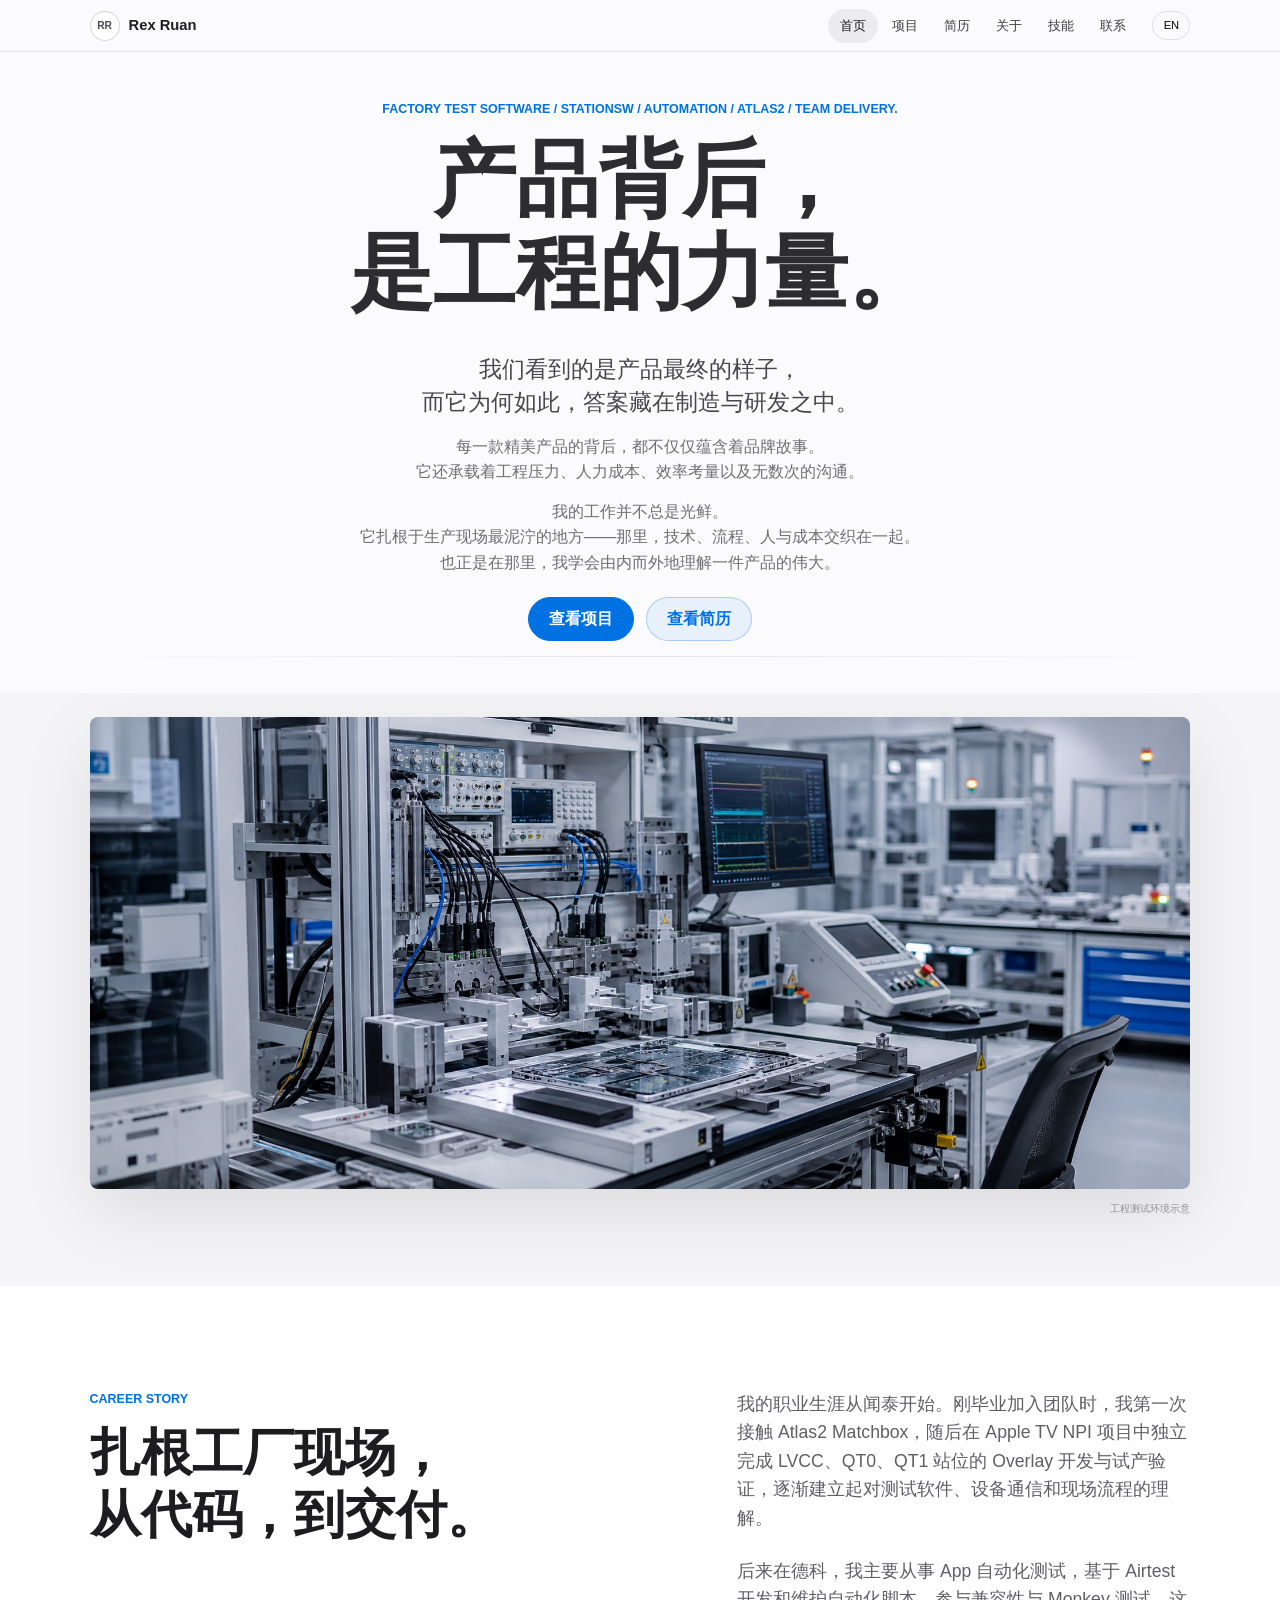
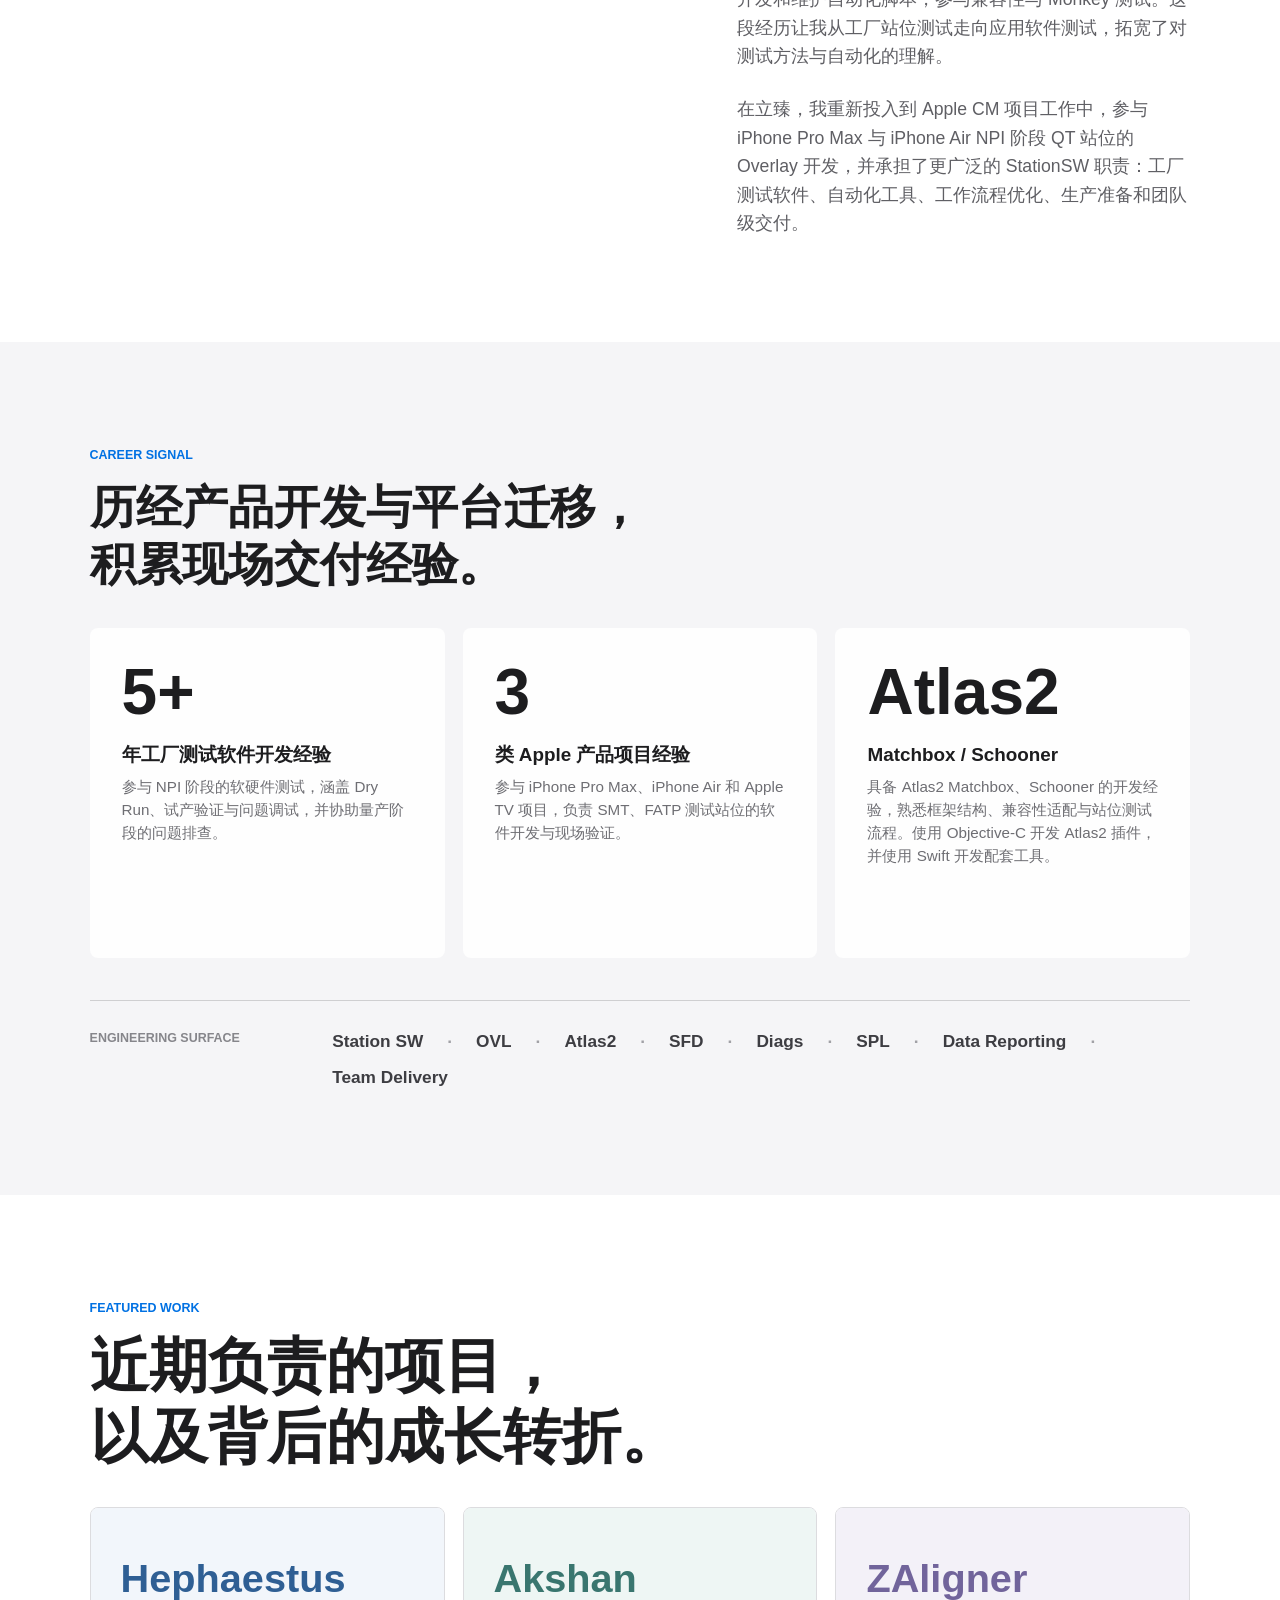
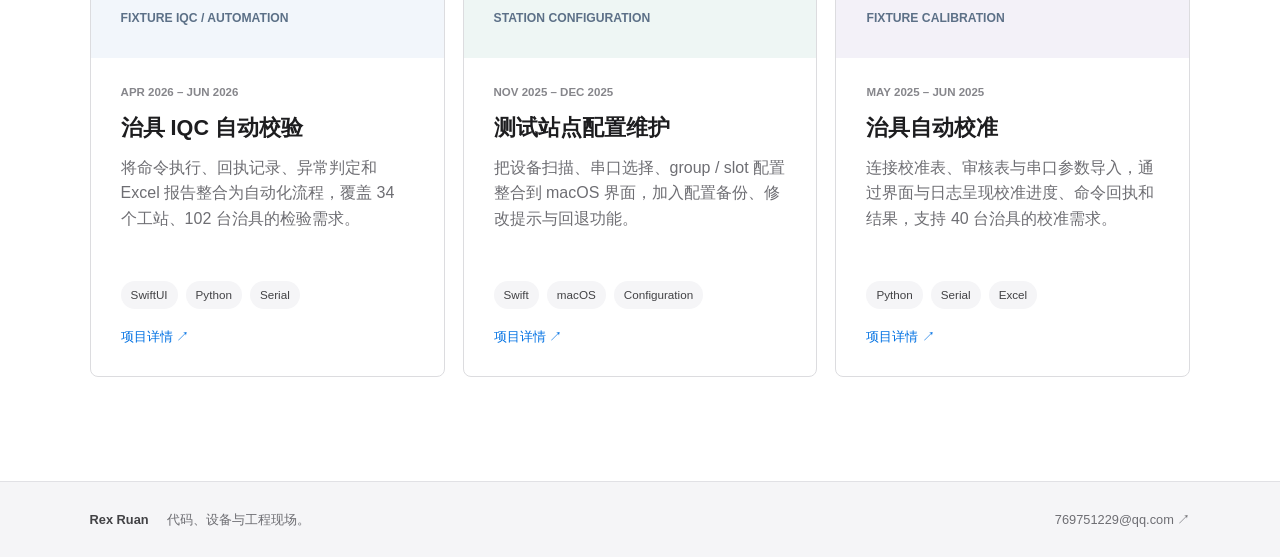
==== commit d2661b33: "更新首页内容" ====
--- a/index.html
+++ b/index.html
@@ -1,10 +1,10 @@
 <!doctype html>
-<html lang="zh-CN"><head><meta charset="utf-8"><meta name="viewport" content="width=device-width,initial-scale=1"><meta name="description" content="Rex Ruan — QT 软件开发、Apple NPI 测试研发与自动化工具。iPhone Pro Max / Apple TV."><meta name="theme-color" content="#fbfbfd"><title>Rex Ruan | Factory Test Software Engineer</title><link rel="icon" href="assets/favicon.svg" type="image/svg+xml"><link rel="stylesheet" href="home.css"><script src="home.js" defer></script></head>
+<html lang="zh-CN"><head><meta charset="utf-8"><meta name="viewport" content="width=device-width,initial-scale=1"><meta name="description" content="Rex Ruan — QT 软件开发、Apple NPI 测试研发与自动化工具。iPhone Pro Max / iPhone Air / Apple TV."><meta name="theme-color" content="#fbfbfd"><title>Rex Ruan | Factory Test Software Engineer</title><link rel="icon" href="assets/favicon.svg" type="image/svg+xml"><link rel="stylesheet" href="home.css"><script src="navigation.js" defer></script><script src="home.js" defer></script><link rel="stylesheet" href="navigation.css"></head>
 <body><a class="skip" href="#main" data-zh="跳到正文" data-en="Skip to content">跳到正文</a>
 <header class="site-header"><a class="brand home-link" href="index.html"><span class="monogram">RR</span>Rex Ruan</a><div class="nav-tools"><nav id="navigation" aria-label="Main navigation"><a class="active home-link" href="index.html" aria-current="page" data-zh="首页" data-en="Home">首页</a><a href="#work" data-zh="项目" data-en="Work">项目</a><a class="resume-link" href="resume.html" data-zh="简历" data-en="Resume">简历</a><a href="#story" data-zh="关于" data-en="About">关于</a><a href="#surface" data-zh="技能" data-en="Skills">技能</a><a href="#contact" data-zh="联系" data-en="Contact">联系</a></nav><button class="language" type="button" aria-label="Switch to English">EN</button><button class="nav-toggle" type="button" aria-label="打开导航" aria-expanded="false" aria-controls="navigation"><span></span><span></span></button></div></header>
-<main id="main"><section class="hero"><div class="hero-copy"><p class="eyebrow">FACTORY TEST SOFTWARE / QT / ATLAS2 / NPI / AUTOMATION.</p><h1 data-zh="产品背后，<br>是工程的力量。" data-en="Engineering lives<br>behind the product.">产品背后，<br>是工程的力量。</h1><div class="hero-story"><p class="hero-lead" data-zh="产品呈现结果。<br>测试研发，关注结果背后的每一步。" data-en="The product shows the result.<br>Test engineering makes every step count.">产品呈现结果。<br>测试研发，关注结果背后的每一步。</p><p data-zh="我是 Rex Ruan，一名 QT 软件开发工程师。<br>参与 iPhone Pro Max、Apple TV 新产品导入阶段的测试软件开发。" data-en="I'm Rex Ruan, a software developer in the QT department.<br>I develop NPI test software for iPhone Pro Max and Apple TV.">我是 Rex Ruan，一名 QT 软件开发工程师。<br>参与 iPhone Pro Max、Apple TV 新产品导入阶段的测试软件开发。</p><p data-zh="从测试覆盖项与 Overlay，到插件、日志和自动化工具。<br>在代码、设备与现场流程之间，把问题一步步解决。<br>以 NPI 开发为主，同时协助 MP 阶段的问题排查与解决。" data-en="From test coverage and overlays to plugins, logs, and automation tools.<br>I work where code, devices, and on-site workflows meet.<br>My focus is NPI development, with additional MP troubleshooting support.">从测试覆盖项与 Overlay，到插件、日志和自动化工具。<br>在代码、设备与现场流程之间，把问题一步步解决。<br>以 NPI 开发为主，同时协助 MP 阶段的问题排查与解决。</p></div><div class="hero-actions"><a class="button primary" href="#work" data-zh="查看项目" data-en="View Work">查看项目</a><a class="button secondary resume-link" href="resume.html" data-zh="查看简历" data-en="View Resume">查看简历</a></div></div></section>
-<section class="visual-band" aria-label="Engineering test environment"><img src="assets/engineering-test-station.avif" alt="电子工程测试工作站示意图" width="2100" height="900" fetchpriority="high" data-alt-zh="电子工程测试工作站示意图" data-alt-en="Illustrative electronics engineering test workstation"><span class="image-caption" data-zh="工程测试环境示意" data-en="Illustrative engineering test environment">工程测试环境示意</span></section>
-<section class="section career" id="story"><div><p class="eyebrow">CAREER STORY</p><h2 data-zh="从测试站点，<br>到自动化工具。<br>从代码，到交付。" data-en="From test stations<br>to automation.<br>From code to delivery.">从测试站点，<br>到自动化工具。<br>从代码，到交付。</h2></div><div class="career-copy"><p data-zh="在闻泰，我参与 Apple TV SMT、FATP 测试站点软件开发，使用 Atlas2 Matchbox、Lua 与 Objective-C 实现测试覆盖项和插件，积累设备与测试流程结合的开发经验。" data-en="At Wingtech, I developed Apple TV test station software across SMT and FATP, using Atlas2 Matchbox, Lua, and Objective-C to implement test coverage and plugins.">在闻泰，我参与 Apple TV SMT、FATP 测试站点软件开发，使用 Atlas2 Matchbox、Lua 与 Objective-C 实现测试覆盖项和插件，积累设备与测试流程结合的开发经验。</p><p data-zh="在德科，我开发测试协同和资源管理平台，并基于 Airtest 维护 App 自动化测试，进一步理解测试过程、结果审核与问题追溯之间的联系。" data-en="At Deke, I built test collaboration and resource management platforms, and maintained Airtest app automation, connecting test execution with result review and issue traceability.">在德科，我开发测试协同和资源管理平台，并基于 Airtest 维护 App 自动化测试，进一步理解测试过程、结果审核与问题追溯之间的联系。</p><p data-zh="现在，我在立臻参与 iPhone Pro Max NPI 阶段的 QT 软件开发，负责 Atlas2 Overlay、插件与测试工具，通过 SwiftUI、Python 将现场需求转化为可验证的软件交付，并协助 MP 问题排查。" data-en="Today at Luxsan, I develop QT software for iPhone Pro Max NPI, working on Atlas2 overlays, plugins, and test tools. With SwiftUI and Python, I turn on-site needs into verifiable software and assist with MP troubleshooting.">现在，我在立臻参与 iPhone Pro Max NPI 阶段的 QT 软件开发，负责 Atlas2 Overlay、插件与测试工具，通过 SwiftUI、Python 将现场需求转化为可验证的软件交付，并协助 MP 问题排查。</p></div></section>
-<section class="section soft"><div class="section-heading"><p class="eyebrow">CAREER SIGNAL</p><h2 data-zh="在产品、平台与现场需求中，<br>积累工程经验。" data-en="Built through product coverage,<br>test platforms, and practical delivery.">在产品、平台与现场需求中，<br>积累工程经验。</h2></div><div class="metric-grid"><article class="metric"><strong>5+</strong><h3 data-zh="年软件开发与测试研发经验" data-en="Years in software & test development">年软件开发与测试研发经验</h3><p data-zh="以 NPI 测试软件开发为主，覆盖测试站点、试产验证、问题定位与自动化工具，同时提供 MP 阶段问题排查支持。" data-en="Focused on NPI test software, test stations, build validation, debugging, and automation, with additional support for MP issue investigation.">以 NPI 测试软件开发为主，覆盖测试站点、试产验证、问题定位与自动化工具，同时提供 MP 阶段问题排查支持。</p></article><article class="metric"><strong>2</strong><h3>Apple CM project coverage</h3><p data-zh="产品经历涵盖 iPhone Pro Max 与 Apple TV，参与 SMT、FATP 场景下的测试站点开发与现场验证。" data-en="Product experience across iPhone Pro Max and Apple TV, including test station development and on-site validation in SMT and FATP environments.">产品经历涵盖 iPhone Pro Max 与 Apple TV，参与 SMT、FATP 场景下的测试站点开发与现场验证。</p></article><article class="metric"><strong>Atlas2</strong><h3 data-zh="Matchbox 与 Schooner" data-en="Matchbox & Schooner">Matchbox 与 Schooner</h3><p data-zh="基于 Lua 开发测试覆盖项和 Overlay，使用 Objective-C 开发插件，将测试需求与设备交互融入站点流程。" data-en="Lua test coverage and overlays, Objective-C plugins, and device interactions integrated into station workflows across Matchbox and Schooner.">基于 Lua 开发测试覆盖项和 Overlay，使用 Objective-C 开发插件，将测试需求与设备交互融入站点流程。</p></article></div><div class="capability-band" id="surface"><span class="capability-label">ENGINEERING SURFACE</span><div class="capability-list"><span>QT Software</span><span>OVL</span><span>Atlas2</span><span>Python</span><span>Lua</span><span>SwiftUI</span><span>Data Reporting</span><span>Automation</span></div></div></section>
-<section class="section" id="work"><div class="section-heading"><p class="eyebrow">FEATURED WORK</p><h2 data-zh="从现场的问题，<br>到落地的工具。" data-en="Practical tools.<br>Built from real engineering needs.">从现场的问题，<br>到落地的工具。</h2></div><div class="work-grid"><article class="work-card"><div class="work-symbol"><strong>Hephaestus</strong><span>FIXTURE IQC / AUTOMATION</span></div><time>APR 2026 – JUN 2026</time><h3 data-zh="治具 IQC 自动校验" data-en="Automated fixture IQC">治具 IQC 自动校验</h3><p data-zh="将命令执行、回执记录、异常判定和 Excel 报告整合为自动化流程，覆盖 34 个工站、102 台治具的检验需求。" data-en="Brings command execution, response logging, validation, and Excel reports into one automated workflow, covering 34 stations and 102 fixtures.">将命令执行、回执记录、异常判定和 Excel 报告整合为自动化流程，覆盖 34 个工站、102 台治具的检验需求。</p><div class="tags"><span>SwiftUI</span><span>Python</span><span>Serial</span></div><a class="project-link" href="resume.html#projects" data-zh="项目详情 ↗" data-en="Project details ↗">项目详情 ↗</a></article><article class="work-card"><div class="work-symbol green"><strong>Akshan</strong><span>STATION CONFIGURATION</span></div><time>NOV 2025 – DEC 2025</time><h3 data-zh="测试站点配置维护" data-en="Test station configuration">测试站点配置维护</h3><p data-zh="把设备扫描、串口选择、group / slot 配置整合到 macOS 界面，加入配置备份、修改提示与回退功能。" data-en="A macOS interface for device discovery, serial selection, and group/slot configuration, with backups, change indicators, and rollback.">把设备扫描、串口选择、group / slot 配置整合到 macOS 界面，加入配置备份、修改提示与回退功能。</p><div class="tags"><span>Swift</span><span>macOS</span><span>Configuration</span></div><a class="project-link" href="resume.html#projects" data-zh="项目详情 ↗" data-en="Project details ↗">项目详情 ↗</a></article><article class="work-card"><div class="work-symbol purple"><strong>ZAligner</strong><span>FIXTURE CALIBRATION</span></div><time>MAY 2025 – JUN 2025</time><h3 data-zh="治具自动校准" data-en="Automated fixture calibration">治具自动校准</h3><p data-zh="连接校准表、审核表与串口参数导入，通过界面与日志呈现校准进度、命令回执和结果，支持 40 台治具的校准需求。" data-en="Connects calibration and audit sheets with serial parameter loading, with logs for progress, responses, and results for a 40-fixture calibration scope.">连接校准表、审核表与串口参数导入，通过界面与日志呈现校准进度、命令回执和结果，支持 40 台治具的校准需求。</p><div class="tags"><span>Python</span><span>Serial</span><span>Excel</span></div><a class="project-link" href="resume.html#projects" data-zh="项目详情 ↗" data-en="Project details ↗">项目详情 ↗</a></article></div></section>
+<main id="main"><section class="hero"><div class="hero-copy"><p class="eyebrow">Factory Test Software / StationSW / Automation / Atlas2 / Team Delivery.</p><h1 data-zh="产品背后，<br>是工程的力量。" data-en="Engineering lives<br>behind the product.">产品背后，<br>是工程的力量。</h1><div class="hero-story"><p class="hero-lead" data-zh="我们看到的是产品最终的样子，&lt;br&gt;而它为何如此，答案藏在制造与研发之中。" data-en="Consumer products reveal the result.&lt;br&gt;Manufacturing and R&amp;D hide the reasons.">我们看到的是产品最终的样子，<br>而它为何如此，答案藏在制造与研发之中。</p><p data-zh="每一款精美产品的背后，都不仅仅蕴含着品牌故事。&lt;br&gt;它还承载着工程压力、人力成本、效率考量以及无数次的沟通。" data-en="Behind every polished product is more than brand story.&lt;br&gt;There is engineering pressure, human cost, efficiency, and countless negotiations.">每一款精美产品的背后，都不仅仅蕴含着品牌故事。<br>它还承载着工程压力、人力成本、效率考量以及无数次的沟通。</p><p data-zh="我的工作并不总是光鲜。&lt;br&gt;它扎根于生产现场最泥泞的地方——那里，技术、流程、人与成本交织在一起。&lt;br&gt;也正是在那里，我学会由内而外地理解一件产品的伟大。" data-en="My work is not always glamorous.&lt;br&gt;It lives in the muddiest part of production — where technology, process, people, and cost meet.&lt;br&gt;That is where I learned to see the greatness of a product from the inside out.">我的工作并不总是光鲜。<br>它扎根于生产现场最泥泞的地方——那里，技术、流程、人与成本交织在一起。<br>也正是在那里，我学会由内而外地理解一件产品的伟大。</p></div><div class="hero-actions"><a class="button primary work-link" href="work.html" data-zh="查看项目" data-en="View Work">查看项目</a><a class="button secondary resume-link" href="resume.html" data-zh="查看简历" data-en="View Resume">查看简历</a></div></div></section>
+<section class="visual-band" aria-label="Engineering test environment"><img src="assets/engineering-test-station.jpg" alt="电子工程测试工作站示意图" width="2100" height="900" fetchpriority="high" data-alt-zh="电子工程测试工作站示意图" data-alt-en="Illustrative electronics engineering test workstation"><span class="image-caption" data-zh="工程测试环境示意" data-en="Illustrative engineering test environment">工程测试环境示意</span></section>
+<section class="section career" id="story"><div><p class="eyebrow">CAREER STORY</p><h2 data-zh="扎根工厂现场，<br>从代码，到交付。" data-en="Rooted in the factory.<br>From code to delivery.">扎根工厂现场，<br>从代码，到交付。</h2></div><div class="career-copy"><p data-zh="我的职业生涯从闻泰开始。刚毕业加入团队时，我第一次接触 Atlas2 Matchbox，随后在 Apple TV NPI 项目中独立完成 LVCC、QT0、QT1 站位的 Overlay 开发与试产验证，逐渐建立起对测试软件、设备通信和现场流程的理解。" data-en="My career began at Wingtech, where I first encountered Atlas2 Matchbox as a new graduate. During Apple TV NPI, I independently developed and validated overlays for LVCC, QT0, and QT1 stations, building an understanding of test software, device communication, and on-site workflows.">我的职业生涯从闻泰开始。刚毕业加入团队时，我第一次接触 Atlas2 Matchbox，随后在 Apple TV NPI 项目中独立完成 LVCC、QT0、QT1 站位的 Overlay 开发与试产验证，逐渐建立起对测试软件、设备通信和现场流程的理解。</p><p data-zh="后来在德科，我主要从事 App 自动化测试，基于 Airtest 开发和维护自动化脚本，参与兼容性与 Monkey 测试。这段经历让我从工厂站位测试走向应用软件测试，拓宽了对测试方法与自动化的理解。" data-en="Later at Deke, I focused on app automation testing, developing and maintaining Airtest scripts and performing compatibility and Monkey testing. Moving from factory station testing to application testing broadened my understanding of testing methods and automation.">后来在德科，我主要从事 App 自动化测试，基于 Airtest 开发和维护自动化脚本，参与兼容性与 Monkey 测试。这段经历让我从工厂站位测试走向应用软件测试，拓宽了对测试方法与自动化的理解。</p><p data-zh="在立臻，我重新投入到 Apple CM 项目工作中，参与 iPhone Pro Max 与 iPhone Air NPI 阶段 QT 站位的 Overlay 开发，并承担了更广泛的 StationSW 职责：工厂测试软件、自动化工具、工作流程优化、生产准备和团队级交付。" data-en="At Luxsan, I returned to Apple CM project work, developing QT station overlays for iPhone Pro Max and iPhone Air NPI programs while taking on broader StationSW responsibilities: factory test software, automation tools, workflow optimization, production readiness, and team-level delivery.">在立臻，我重新投入到 Apple CM 项目工作中，参与 iPhone Pro Max 与 iPhone Air NPI 阶段 QT 站位的 Overlay 开发，并承担了更广泛的 StationSW 职责：工厂测试软件、自动化工具、工作流程优化、生产准备和团队级交付。</p></div></section>
+<section class="section soft"><div class="section-heading"><p class="eyebrow">CAREER SIGNAL</p><h2 class="career-signal-title" data-zh="历经产品开发与平台迁移，&lt;br&gt;积累现场交付经验。" data-en="Built through product coverage, platform migration, and factory delivery.">历经产品开发与平台迁移，<br>积累现场交付经验。</h2></div><div class="metric-grid"><article class="metric"><strong>5+</strong><h3 data-zh="年工厂测试软件开发经验" data-en="Years in factory test software">年工厂测试软件开发经验</h3><p data-zh="参与 NPI 阶段的软硬件测试，涵盖 Dry Run、试产验证与问题调试，并协助量产阶段的问题排查。" data-en="NPI, dry run, build validation, issue debug, and mass-production support across hardware/software test workflows.">参与 NPI 阶段的软硬件测试，涵盖 Dry Run、试产验证与问题调试，并协助量产阶段的问题排查。</p></article><article class="metric"><strong>3</strong><h3 data-zh="类 Apple 产品项目经验" data-en="Apple CM project coverage">类 Apple 产品项目经验</h3><p data-zh="参与 iPhone Pro Max、iPhone Air 和 Apple TV 项目，负责 SMT、FATP 测试站位的软件开发与现场验证。" data-en="Product experience across iPhone Pro Max, iPhone Air, and Apple TV, including test station development and on-site validation in SMT and FATP environments.">参与 iPhone Pro Max、iPhone Air 和 Apple TV 项目，负责 SMT、FATP 测试站位的软件开发与现场验证。</p></article><article class="metric"><strong>Atlas2</strong><h3 data-zh="Matchbox / Schooner" data-en="Matchbox / Schooner">Matchbox / Schooner</h3><p data-zh="具备 Atlas2 Matchbox、Schooner 的开发经验，熟悉框架结构、兼容性适配与站位测试流程。使用 Objective-C 开发 Atlas2 插件，并使用 Swift 开发配套工具。" data-en="Hands-on development experience with Atlas2 Matchbox and Schooner, including framework structure, compatibility adaptation, and station test workflows. Develops Atlas2 plugins in Objective-C and supporting tools in Swift.">具备 Atlas2 Matchbox、Schooner 的开发经验，熟悉框架结构、兼容性适配与站位测试流程。使用 Objective-C 开发 Atlas2 插件，并使用 Swift 开发配套工具。</p></article></div><div class="capability-band" id="surface"><span class="capability-label">ENGINEERING SURFACE</span><div class="capability-list"><span>Station SW</span><span>OVL</span><span>Atlas2</span><span>SFD</span><span>Diags</span><span>SPL</span><span>Data Reporting</span><span>Team Delivery</span></div></div></section>
+<section class="section" id="work"><div class="section-heading"><p class="eyebrow">FEATURED WORK</p><h2 data-zh="近期负责的项目，&lt;br&gt;以及背后的成长转折。" data-en="Latest project ownership and the turning points behind it.">近期负责的项目，<br>以及背后的成长转折。</h2></div><div class="work-grid"><article class="work-card"><div class="work-symbol"><strong>Hephaestus</strong><span>FIXTURE IQC / AUTOMATION</span></div><time>APR 2026 – JUN 2026</time><h3 data-zh="治具 IQC 自动校验" data-en="Automated fixture IQC">治具 IQC 自动校验</h3><p data-zh="将命令执行、回执记录、异常判定和 Excel 报告整合为自动化流程，覆盖 34 个工站、102 台治具的检验需求。" data-en="Brings command execution, response logging, validation, and Excel reports into one automated workflow, covering 34 stations and 102 fixtures.">将命令执行、回执记录、异常判定和 Excel 报告整合为自动化流程，覆盖 34 个工站、102 台治具的检验需求。</p><div class="tags"><span>SwiftUI</span><span>Python</span><span>Serial</span></div><a class="project-link" href="resume.html#projects" data-zh="项目详情 ↗" data-en="Project details ↗">项目详情 ↗</a></article><article class="work-card"><div class="work-symbol green"><strong>Akshan</strong><span>STATION CONFIGURATION</span></div><time>NOV 2025 – DEC 2025</time><h3 data-zh="测试站点配置维护" data-en="Test station configuration">测试站点配置维护</h3><p data-zh="把设备扫描、串口选择、group / slot 配置整合到 macOS 界面，加入配置备份、修改提示与回退功能。" data-en="A macOS interface for device discovery, serial selection, and group/slot configuration, with backups, change indicators, and rollback.">把设备扫描、串口选择、group / slot 配置整合到 macOS 界面，加入配置备份、修改提示与回退功能。</p><div class="tags"><span>Swift</span><span>macOS</span><span>Configuration</span></div><a class="project-link" href="resume.html#projects" data-zh="项目详情 ↗" data-en="Project details ↗">项目详情 ↗</a></article><article class="work-card"><div class="work-symbol purple"><strong>ZAligner</strong><span>FIXTURE CALIBRATION</span></div><time>MAY 2025 – JUN 2025</time><h3 data-zh="治具自动校准" data-en="Automated fixture calibration">治具自动校准</h3><p data-zh="连接校准表、审核表与串口参数导入，通过界面与日志呈现校准进度、命令回执和结果，支持 40 台治具的校准需求。" data-en="Connects calibration and audit sheets with serial parameter loading, with logs for progress, responses, and results for a 40-fixture calibration scope.">连接校准表、审核表与串口参数导入，通过界面与日志呈现校准进度、命令回执和结果，支持 40 台治具的校准需求。</p><div class="tags"><span>Python</span><span>Serial</span><span>Excel</span></div><a class="project-link" href="resume.html#projects" data-zh="项目详情 ↗" data-en="Project details ↗">项目详情 ↗</a></article></div></section>
 </main><footer id="contact"><div><strong>Rex Ruan</strong><span data-zh="代码、设备与工程现场。" data-en="Code. Devices. Engineering.">代码、设备与工程现场。</span></div><a href="mailto:769751229@qq.com">769751229@qq.com ↗</a></footer></body></html>
--- a/home.css
+++ b/home.css
@@ -3,3 +3,8 @@
 @media(max-width:760px){.site-header{min-height:56px}.nav-toggle{display:block}.nav-tools{gap:10px}nav{display:none;position:absolute;top:55px;left:0;right:0;padding:12px 22px 18px;background:#fbfbfdf7;border-bottom:1px solid #d2d2d78c;box-shadow:0 12px 22px #00000006}nav.open{display:grid;grid-template-columns:repeat(2,1fr);gap:5px}nav a{padding:0 12px;justify-content:center;min-height:38px}.hero{padding-top:68px;padding-bottom:55px;min-height:0}.hero h1{font-size:clamp(3.1rem,8vw,4.3rem);line-height:1.03}.hero .eyebrow{max-width:440px;font-size:.72rem}.hero-story{margin-top:28px;gap:16px}.hero-story p{font-size:1rem;line-height:1.55}.hero-story .hero-lead{font-size:1.17rem;line-height:1.45}.hero:after{bottom:20px}.hero-actions{margin-top:26px}.visual-band{padding-top:22px;padding-bottom:35px}.visual-band img{aspect-ratio:16/10}.section{padding-top:65px;padding-bottom:65px}.career{grid-template-columns:1fr;gap:32px}.career h2{font-size:2.5rem}.career-copy p{font-size:1.04rem}.metric-grid,.work-grid{grid-template-columns:1fr;gap:18px}.metric{min-height:0;padding:28px}.metric strong{font-size:3.5rem}.metric h3{margin-top:18px;max-width:none}.metric p{font-size:1rem}.capability-band{grid-template-columns:1fr;gap:18px}.capability-list{gap:10px 16px}.capability-list span:not(:last-child):after{margin-left:16px}.section-heading h2{font-size:2.5rem}.work-card{min-height:0;padding:28px}.work-symbol{margin:-28px -28px 10px;padding:28px;min-height:150px}.work-symbol strong{font-size:3rem}footer{align-items:flex-start;flex-direction:column;gap:13px}footer>div{display:grid;gap:6px}}
 @media(max-width:400px){.hero h1{font-size:2.9rem}.hero-story br{display:none}.hero-story .hero-lead br{display:initial}.hero{padding-top:55px}.hero .eyebrow{font-size:.68rem}.section-heading h2,.career h2{font-size:2.15rem}}
 @media(prefers-reduced-motion:reduce){html{scroll-behavior:auto}*{transition:none!important}}
+
+.hero .eyebrow{text-transform:uppercase}
+
+/* Chinese heading: keep phrases intact at desktop widths. */
+html[lang="zh-CN"] .section-heading .career-signal-title{font-size:clamp(30px,3.6vw,48px);line-height:1.25;letter-spacing:0;text-wrap:balance;line-break:strict;overflow-wrap:normal}
--- a/navigation.css
+++ b/navigation.css
@@ -0,0 +1 @@
+.site-header{position:sticky;top:0;z-index:30;display:flex;align-items:center;justify-content:space-between;min-height:52px;height:auto;padding:0 max(22px,7vw);border-bottom:1px solid #d2d2d78c;background:#fbfbfded;backdrop-filter:saturate(180%) blur(20px)}.site-header .brand{display:inline-flex;align-items:center;gap:9px;margin:0;font-size:.92rem;font-weight:700;white-space:nowrap}.site-header .monogram{display:inline-grid;place-items:center;width:30px;height:30px;border:1px solid #d2d2d7e6;border-radius:50%;color:#4a4a4f;background:#ffffffd1;font-size:.64rem;font-weight:750}.site-header .nav-tools{display:flex;align-items:center;gap:14px}.site-header nav{display:flex;align-items:center;gap:2px;position:static;padding:0;border:0;box-shadow:none;background:none}.site-header nav a{display:inline-flex;align-items:center;min-height:34px;padding:0 12px;border-radius:999px;color:#3d3d42;font-size:.82rem;font-weight:500}.site-header nav a.active,.site-header nav a:hover{background:#0000000f;color:#1d1d1f}.site-header .language{border:1px solid #d2d2d7b0;border-radius:99px;background:transparent;font-size:.7rem;padding:5px 10px;min-width:38px;cursor:pointer}.site-header .nav-toggle{display:none;border:0;background:none;width:38px;height:36px;cursor:pointer}.site-header .nav-toggle span{display:block;width:17px;height:1.5px;margin:5px auto;background:#1d1d1f}@media(max-width:1000px){.site-header .nav-tools{gap:7px}.site-header nav a{padding:0 8px}}@media(max-width:760px){.site-header{min-height:56px}.site-header .nav-toggle{display:block}.site-header .nav-tools{gap:10px}.site-header nav{display:none;position:absolute;top:55px;left:0;right:0;padding:12px 22px 18px;background:#fbfbfdf7;border-bottom:1px solid #d2d2d78c;box-shadow:0 12px 22px #00000006}.site-header nav.open{display:grid;grid-template-columns:repeat(2,1fr);gap:5px}.site-header nav a{padding:0 12px;justify-content:center;min-height:38px}}@media print{.site-header{display:none!important}}
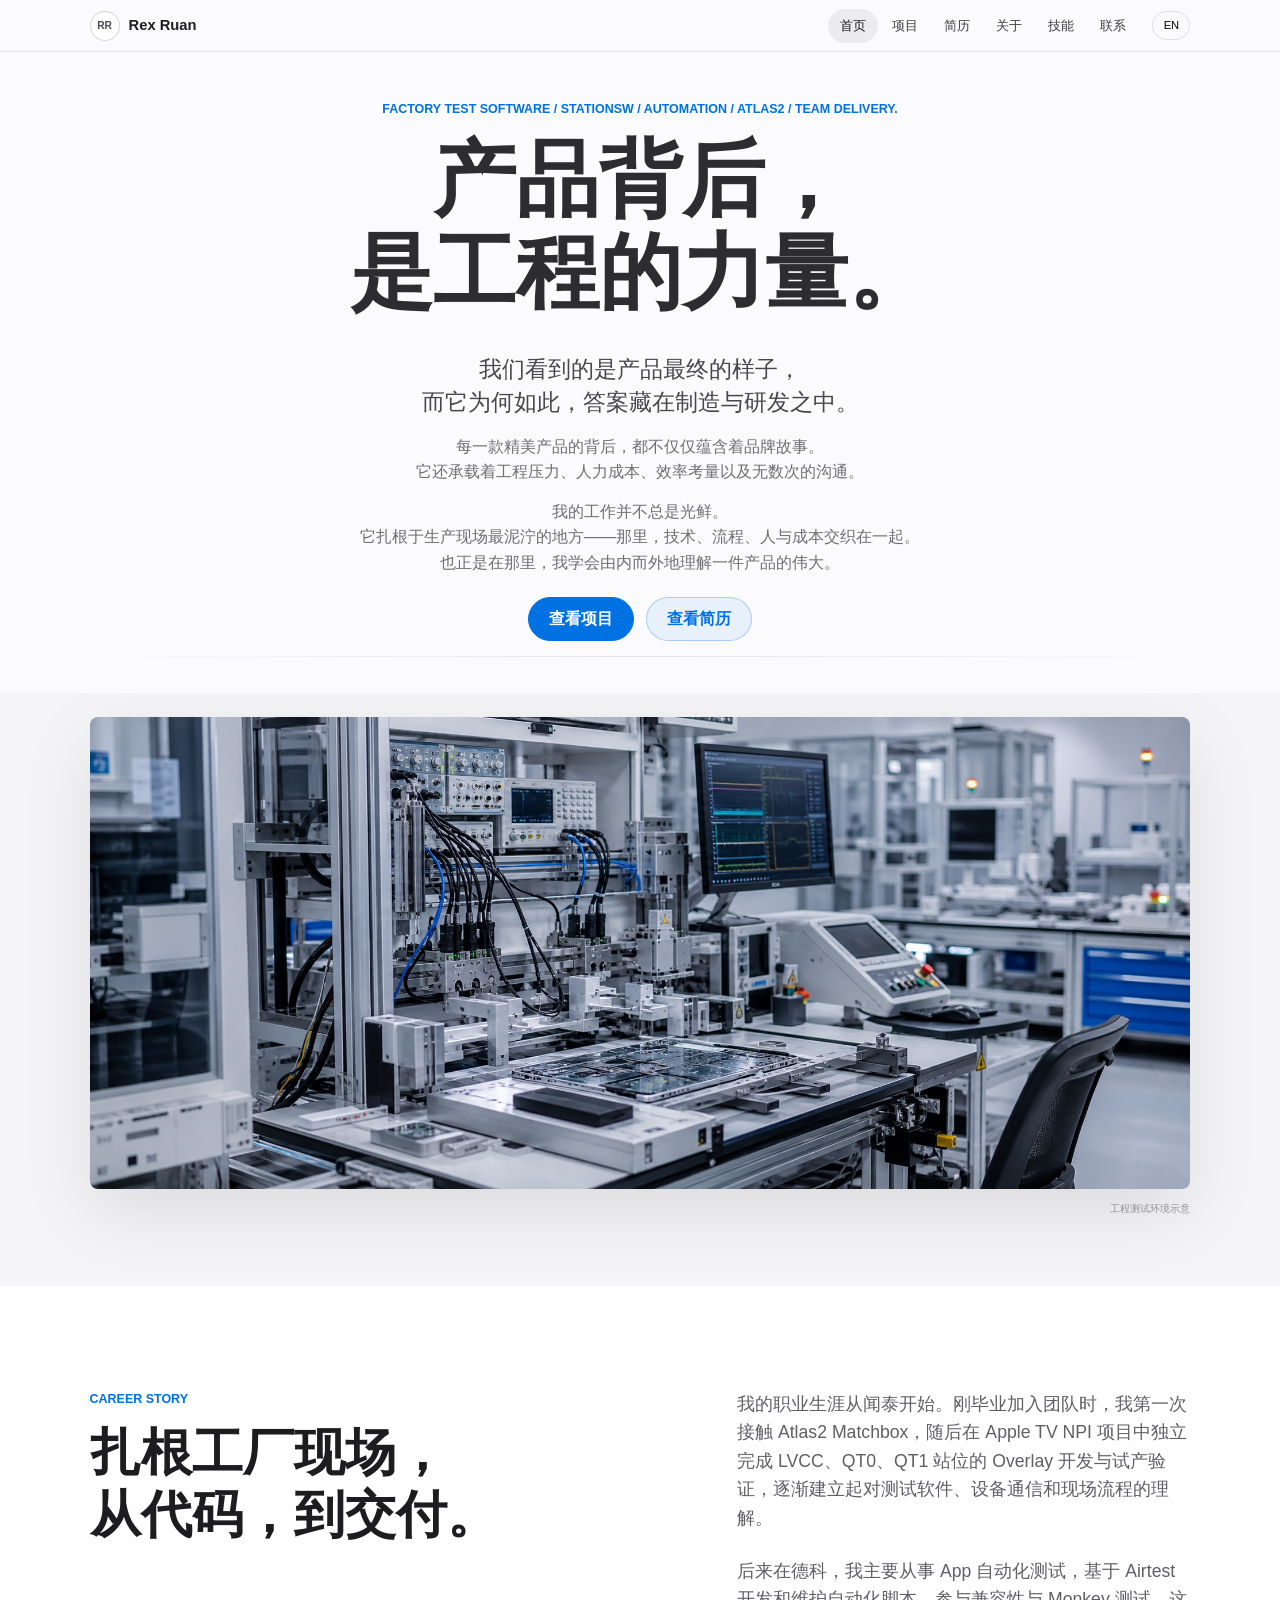
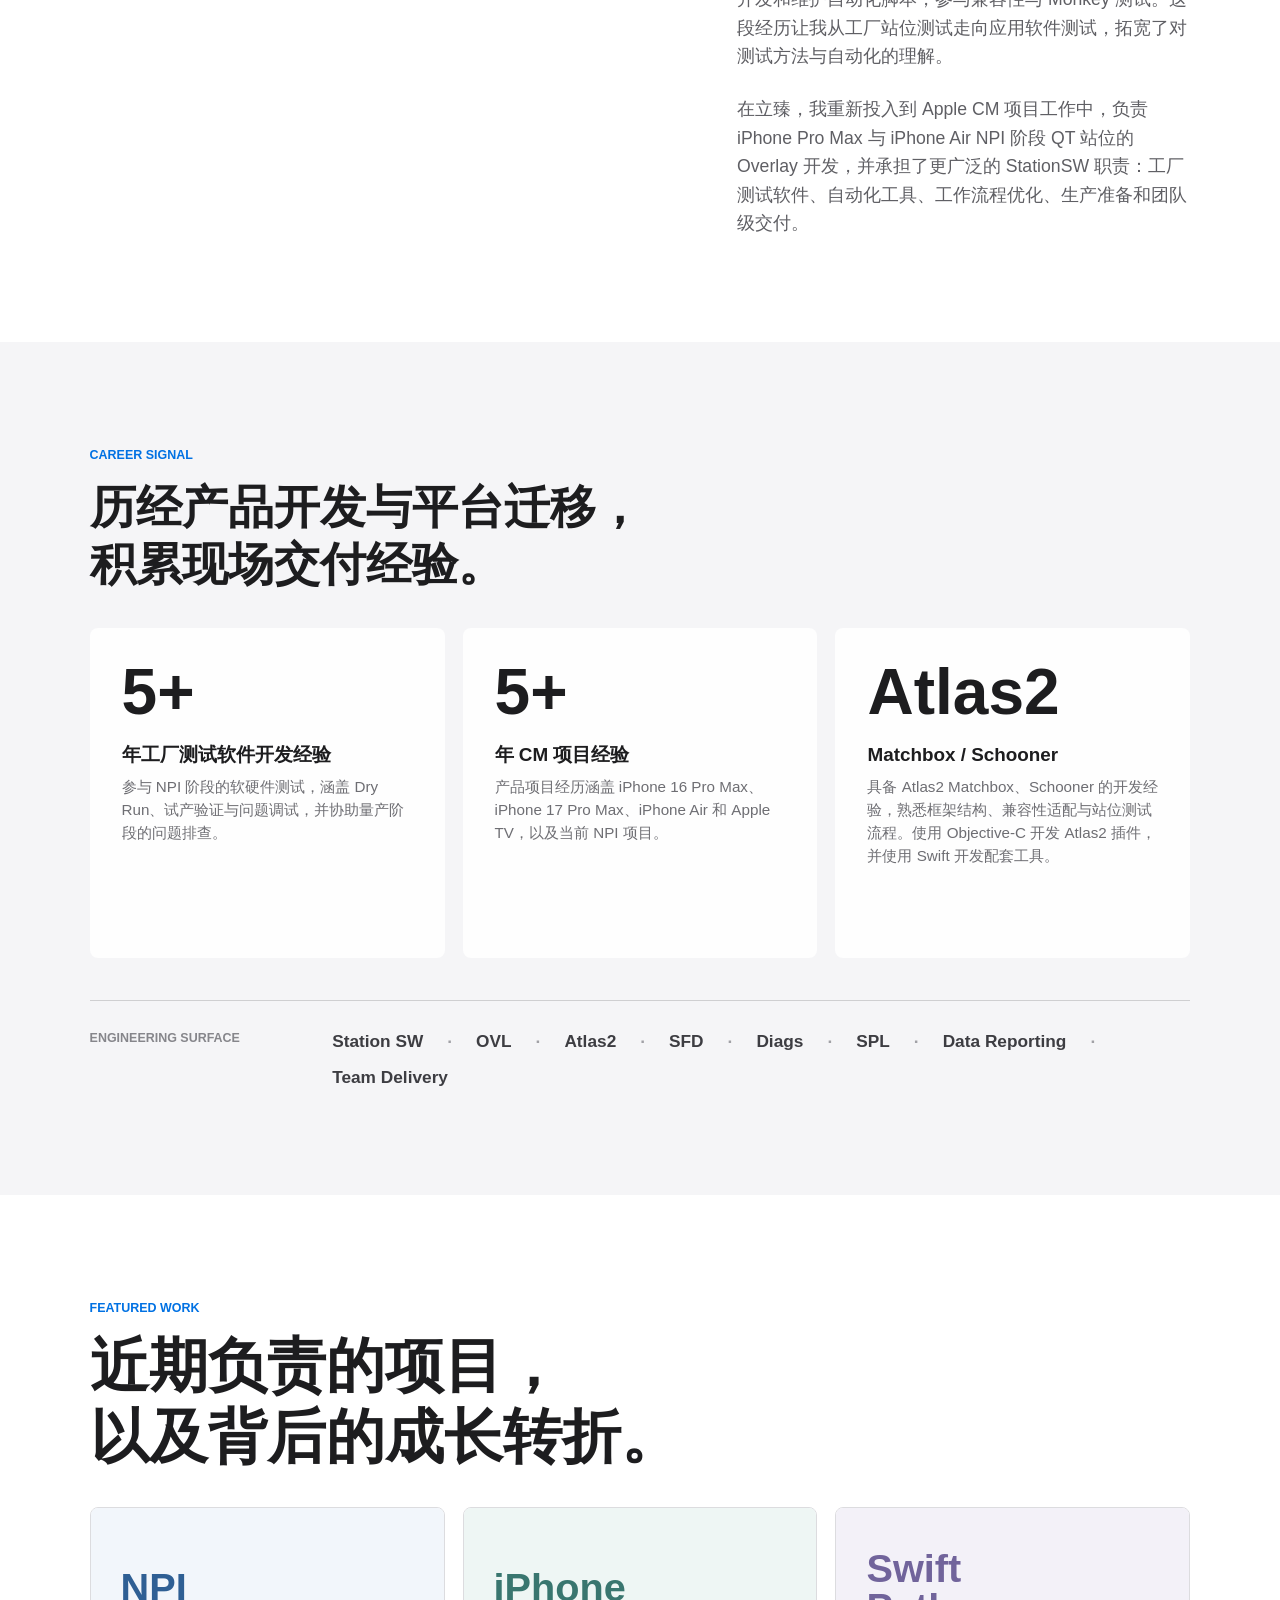
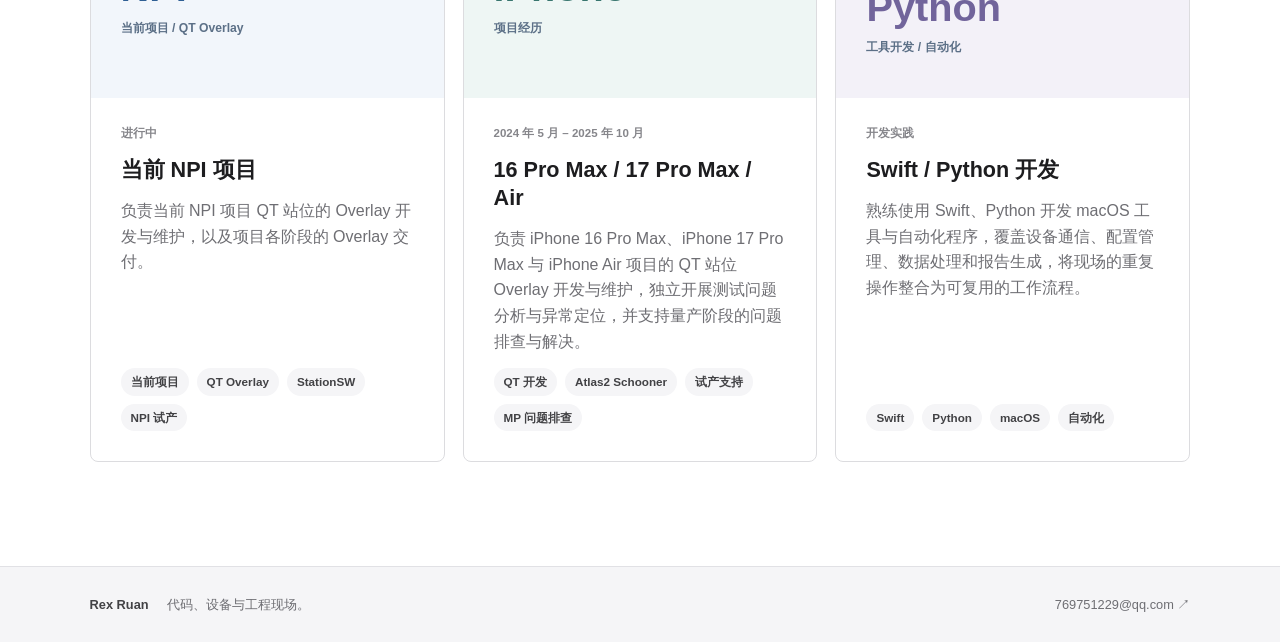
==== commit f243f786: "优化首页" ====
--- a/index.html
+++ b/index.html
@@ -4,7 +4,7 @@
 <header class="site-header"><a class="brand home-link" href="index.html"><span class="monogram">RR</span>Rex Ruan</a><div class="nav-tools"><nav id="navigation" aria-label="Main navigation"><a class="active home-link" href="index.html" aria-current="page" data-zh="首页" data-en="Home">首页</a><a href="#work" data-zh="项目" data-en="Work">项目</a><a class="resume-link" href="resume.html" data-zh="简历" data-en="Resume">简历</a><a href="#story" data-zh="关于" data-en="About">关于</a><a href="#surface" data-zh="技能" data-en="Skills">技能</a><a href="#contact" data-zh="联系" data-en="Contact">联系</a></nav><button class="language" type="button" aria-label="Switch to English">EN</button><button class="nav-toggle" type="button" aria-label="打开导航" aria-expanded="false" aria-controls="navigation"><span></span><span></span></button></div></header>
 <main id="main"><section class="hero"><div class="hero-copy"><p class="eyebrow">Factory Test Software / StationSW / Automation / Atlas2 / Team Delivery.</p><h1 data-zh="产品背后，<br>是工程的力量。" data-en="Engineering lives<br>behind the product.">产品背后，<br>是工程的力量。</h1><div class="hero-story"><p class="hero-lead" data-zh="我们看到的是产品最终的样子，&lt;br&gt;而它为何如此，答案藏在制造与研发之中。" data-en="Consumer products reveal the result.&lt;br&gt;Manufacturing and R&amp;D hide the reasons.">我们看到的是产品最终的样子，<br>而它为何如此，答案藏在制造与研发之中。</p><p data-zh="每一款精美产品的背后，都不仅仅蕴含着品牌故事。&lt;br&gt;它还承载着工程压力、人力成本、效率考量以及无数次的沟通。" data-en="Behind every polished product is more than brand story.&lt;br&gt;There is engineering pressure, human cost, efficiency, and countless negotiations.">每一款精美产品的背后，都不仅仅蕴含着品牌故事。<br>它还承载着工程压力、人力成本、效率考量以及无数次的沟通。</p><p data-zh="我的工作并不总是光鲜。&lt;br&gt;它扎根于生产现场最泥泞的地方——那里，技术、流程、人与成本交织在一起。&lt;br&gt;也正是在那里，我学会由内而外地理解一件产品的伟大。" data-en="My work is not always glamorous.&lt;br&gt;It lives in the muddiest part of production — where technology, process, people, and cost meet.&lt;br&gt;That is where I learned to see the greatness of a product from the inside out.">我的工作并不总是光鲜。<br>它扎根于生产现场最泥泞的地方——那里，技术、流程、人与成本交织在一起。<br>也正是在那里，我学会由内而外地理解一件产品的伟大。</p></div><div class="hero-actions"><a class="button primary work-link" href="work.html" data-zh="查看项目" data-en="View Work">查看项目</a><a class="button secondary resume-link" href="resume.html" data-zh="查看简历" data-en="View Resume">查看简历</a></div></div></section>
 <section class="visual-band" aria-label="Engineering test environment"><img src="assets/engineering-test-station.jpg" alt="电子工程测试工作站示意图" width="2100" height="900" fetchpriority="high" data-alt-zh="电子工程测试工作站示意图" data-alt-en="Illustrative electronics engineering test workstation"><span class="image-caption" data-zh="工程测试环境示意" data-en="Illustrative engineering test environment">工程测试环境示意</span></section>
-<section class="section career" id="story"><div><p class="eyebrow">CAREER STORY</p><h2 data-zh="扎根工厂现场，<br>从代码，到交付。" data-en="Rooted in the factory.<br>From code to delivery.">扎根工厂现场，<br>从代码，到交付。</h2></div><div class="career-copy"><p data-zh="我的职业生涯从闻泰开始。刚毕业加入团队时，我第一次接触 Atlas2 Matchbox，随后在 Apple TV NPI 项目中独立完成 LVCC、QT0、QT1 站位的 Overlay 开发与试产验证，逐渐建立起对测试软件、设备通信和现场流程的理解。" data-en="My career began at Wingtech, where I first encountered Atlas2 Matchbox as a new graduate. During Apple TV NPI, I independently developed and validated overlays for LVCC, QT0, and QT1 stations, building an understanding of test software, device communication, and on-site workflows.">我的职业生涯从闻泰开始。刚毕业加入团队时，我第一次接触 Atlas2 Matchbox，随后在 Apple TV NPI 项目中独立完成 LVCC、QT0、QT1 站位的 Overlay 开发与试产验证，逐渐建立起对测试软件、设备通信和现场流程的理解。</p><p data-zh="后来在德科，我主要从事 App 自动化测试，基于 Airtest 开发和维护自动化脚本，参与兼容性与 Monkey 测试。这段经历让我从工厂站位测试走向应用软件测试，拓宽了对测试方法与自动化的理解。" data-en="Later at Deke, I focused on app automation testing, developing and maintaining Airtest scripts and performing compatibility and Monkey testing. Moving from factory station testing to application testing broadened my understanding of testing methods and automation.">后来在德科，我主要从事 App 自动化测试，基于 Airtest 开发和维护自动化脚本，参与兼容性与 Monkey 测试。这段经历让我从工厂站位测试走向应用软件测试，拓宽了对测试方法与自动化的理解。</p><p data-zh="在立臻，我重新投入到 Apple CM 项目工作中，参与 iPhone Pro Max 与 iPhone Air NPI 阶段 QT 站位的 Overlay 开发，并承担了更广泛的 StationSW 职责：工厂测试软件、自动化工具、工作流程优化、生产准备和团队级交付。" data-en="At Luxsan, I returned to Apple CM project work, developing QT station overlays for iPhone Pro Max and iPhone Air NPI programs while taking on broader StationSW responsibilities: factory test software, automation tools, workflow optimization, production readiness, and team-level delivery.">在立臻，我重新投入到 Apple CM 项目工作中，参与 iPhone Pro Max 与 iPhone Air NPI 阶段 QT 站位的 Overlay 开发，并承担了更广泛的 StationSW 职责：工厂测试软件、自动化工具、工作流程优化、生产准备和团队级交付。</p></div></section>
-<section class="section soft"><div class="section-heading"><p class="eyebrow">CAREER SIGNAL</p><h2 class="career-signal-title" data-zh="历经产品开发与平台迁移，&lt;br&gt;积累现场交付经验。" data-en="Built through product coverage, platform migration, and factory delivery.">历经产品开发与平台迁移，<br>积累现场交付经验。</h2></div><div class="metric-grid"><article class="metric"><strong>5+</strong><h3 data-zh="年工厂测试软件开发经验" data-en="Years in factory test software">年工厂测试软件开发经验</h3><p data-zh="参与 NPI 阶段的软硬件测试，涵盖 Dry Run、试产验证与问题调试，并协助量产阶段的问题排查。" data-en="NPI, dry run, build validation, issue debug, and mass-production support across hardware/software test workflows.">参与 NPI 阶段的软硬件测试，涵盖 Dry Run、试产验证与问题调试，并协助量产阶段的问题排查。</p></article><article class="metric"><strong>3</strong><h3 data-zh="类 Apple 产品项目经验" data-en="Apple CM project coverage">类 Apple 产品项目经验</h3><p data-zh="参与 iPhone Pro Max、iPhone Air 和 Apple TV 项目，负责 SMT、FATP 测试站位的软件开发与现场验证。" data-en="Product experience across iPhone Pro Max, iPhone Air, and Apple TV, including test station development and on-site validation in SMT and FATP environments.">参与 iPhone Pro Max、iPhone Air 和 Apple TV 项目，负责 SMT、FATP 测试站位的软件开发与现场验证。</p></article><article class="metric"><strong>Atlas2</strong><h3 data-zh="Matchbox / Schooner" data-en="Matchbox / Schooner">Matchbox / Schooner</h3><p data-zh="具备 Atlas2 Matchbox、Schooner 的开发经验，熟悉框架结构、兼容性适配与站位测试流程。使用 Objective-C 开发 Atlas2 插件，并使用 Swift 开发配套工具。" data-en="Hands-on development experience with Atlas2 Matchbox and Schooner, including framework structure, compatibility adaptation, and station test workflows. Develops Atlas2 plugins in Objective-C and supporting tools in Swift.">具备 Atlas2 Matchbox、Schooner 的开发经验，熟悉框架结构、兼容性适配与站位测试流程。使用 Objective-C 开发 Atlas2 插件，并使用 Swift 开发配套工具。</p></article></div><div class="capability-band" id="surface"><span class="capability-label">ENGINEERING SURFACE</span><div class="capability-list"><span>Station SW</span><span>OVL</span><span>Atlas2</span><span>SFD</span><span>Diags</span><span>SPL</span><span>Data Reporting</span><span>Team Delivery</span></div></div></section>
-<section class="section" id="work"><div class="section-heading"><p class="eyebrow">FEATURED WORK</p><h2 data-zh="近期负责的项目，&lt;br&gt;以及背后的成长转折。" data-en="Latest project ownership and the turning points behind it.">近期负责的项目，<br>以及背后的成长转折。</h2></div><div class="work-grid"><article class="work-card"><div class="work-symbol"><strong>Hephaestus</strong><span>FIXTURE IQC / AUTOMATION</span></div><time>APR 2026 – JUN 2026</time><h3 data-zh="治具 IQC 自动校验" data-en="Automated fixture IQC">治具 IQC 自动校验</h3><p data-zh="将命令执行、回执记录、异常判定和 Excel 报告整合为自动化流程，覆盖 34 个工站、102 台治具的检验需求。" data-en="Brings command execution, response logging, validation, and Excel reports into one automated workflow, covering 34 stations and 102 fixtures.">将命令执行、回执记录、异常判定和 Excel 报告整合为自动化流程，覆盖 34 个工站、102 台治具的检验需求。</p><div class="tags"><span>SwiftUI</span><span>Python</span><span>Serial</span></div><a class="project-link" href="resume.html#projects" data-zh="项目详情 ↗" data-en="Project details ↗">项目详情 ↗</a></article><article class="work-card"><div class="work-symbol green"><strong>Akshan</strong><span>STATION CONFIGURATION</span></div><time>NOV 2025 – DEC 2025</time><h3 data-zh="测试站点配置维护" data-en="Test station configuration">测试站点配置维护</h3><p data-zh="把设备扫描、串口选择、group / slot 配置整合到 macOS 界面，加入配置备份、修改提示与回退功能。" data-en="A macOS interface for device discovery, serial selection, and group/slot configuration, with backups, change indicators, and rollback.">把设备扫描、串口选择、group / slot 配置整合到 macOS 界面，加入配置备份、修改提示与回退功能。</p><div class="tags"><span>Swift</span><span>macOS</span><span>Configuration</span></div><a class="project-link" href="resume.html#projects" data-zh="项目详情 ↗" data-en="Project details ↗">项目详情 ↗</a></article><article class="work-card"><div class="work-symbol purple"><strong>ZAligner</strong><span>FIXTURE CALIBRATION</span></div><time>MAY 2025 – JUN 2025</time><h3 data-zh="治具自动校准" data-en="Automated fixture calibration">治具自动校准</h3><p data-zh="连接校准表、审核表与串口参数导入，通过界面与日志呈现校准进度、命令回执和结果，支持 40 台治具的校准需求。" data-en="Connects calibration and audit sheets with serial parameter loading, with logs for progress, responses, and results for a 40-fixture calibration scope.">连接校准表、审核表与串口参数导入，通过界面与日志呈现校准进度、命令回执和结果，支持 40 台治具的校准需求。</p><div class="tags"><span>Python</span><span>Serial</span><span>Excel</span></div><a class="project-link" href="resume.html#projects" data-zh="项目详情 ↗" data-en="Project details ↗">项目详情 ↗</a></article></div></section>
+<section class="section career" id="story"><div><p class="eyebrow">CAREER STORY</p><h2 data-zh="扎根工厂现场，<br>从代码，到交付。" data-en="Rooted in the factory.<br>From code to delivery.">扎根工厂现场，<br>从代码，到交付。</h2></div><div class="career-copy"><p data-zh="我的职业生涯从闻泰开始。刚毕业加入团队时，我第一次接触 Atlas2 Matchbox，随后在 Apple TV NPI 项目中独立完成 LVCC、QT0、QT1 站位的 Overlay 开发与试产验证，逐渐建立起对测试软件、设备通信和现场流程的理解。" data-en="My career began at Wingtech, where I first encountered Atlas2 Matchbox as a new graduate. During Apple TV NPI, I independently developed and validated overlays for LVCC, QT0, and QT1 stations, building an understanding of test software, device communication, and on-site workflows.">我的职业生涯从闻泰开始。刚毕业加入团队时，我第一次接触 Atlas2 Matchbox，随后在 Apple TV NPI 项目中独立完成 LVCC、QT0、QT1 站位的 Overlay 开发与试产验证，逐渐建立起对测试软件、设备通信和现场流程的理解。</p><p data-zh="后来在德科，我主要从事 App 自动化测试，基于 Airtest 开发和维护自动化脚本，参与兼容性与 Monkey 测试。这段经历让我从工厂站位测试走向应用软件测试，拓宽了对测试方法与自动化的理解。" data-en="Later at Deke, I focused on app automation testing, developing and maintaining Airtest scripts and performing compatibility and Monkey testing. Moving from factory station testing to application testing broadened my understanding of testing methods and automation.">后来在德科，我主要从事 App 自动化测试，基于 Airtest 开发和维护自动化脚本，参与兼容性与 Monkey 测试。这段经历让我从工厂站位测试走向应用软件测试，拓宽了对测试方法与自动化的理解。</p><p data-zh="在立臻，我重新投入到 Apple CM 项目工作中，负责 iPhone Pro Max 与 iPhone Air NPI 阶段 QT 站位的 Overlay 开发，并承担了更广泛的 StationSW 职责：工厂测试软件、自动化工具、工作流程优化、生产准备和团队级交付。" data-en="At Luxsan, I returned to Apple CM project work, taking responsibility for QT station overlay development for iPhone Pro Max and iPhone Air NPI programs, alongside broader StationSW responsibilities: factory test software, automation tools, workflow optimization, production readiness, and team-level delivery.">在立臻，我重新投入到 Apple CM 项目工作中，负责 iPhone Pro Max 与 iPhone Air NPI 阶段 QT 站位的 Overlay 开发，并承担了更广泛的 StationSW 职责：工厂测试软件、自动化工具、工作流程优化、生产准备和团队级交付。</p></div></section>
+<section class="section soft"><div class="section-heading"><p class="eyebrow">CAREER SIGNAL</p><h2 class="career-signal-title" data-zh="历经产品开发与平台迁移，&lt;br&gt;积累现场交付经验。" data-en="Built through product coverage, platform migration, and factory delivery.">历经产品开发与平台迁移，<br>积累现场交付经验。</h2></div><div class="metric-grid"><article class="metric"><strong>5+</strong><h3 data-zh="年工厂测试软件开发经验" data-en="Years in factory test software">年工厂测试软件开发经验</h3><p data-zh="参与 NPI 阶段的软硬件测试，涵盖 Dry Run、试产验证与问题调试，并协助量产阶段的问题排查。" data-en="NPI, dry run, build validation, issue debug, and mass-production support across hardware/software test workflows.">参与 NPI 阶段的软硬件测试，涵盖 Dry Run、试产验证与问题调试，并协助量产阶段的问题排查。</p></article><article class="metric"><strong>5+</strong><h3 data-zh="年 CM 项目经验" data-en="Years of CM project experience">年 CM 项目经验</h3><p data-zh="产品项目经历涵盖 iPhone 16 Pro Max、iPhone 17 Pro Max、iPhone Air 和 Apple TV，以及当前 NPI 项目。" data-en="Product project experience includes iPhone 16 Pro Max, iPhone 17 Pro Max, iPhone Air, Apple TV, and the current NPI program.">产品项目经历涵盖 iPhone 16 Pro Max、iPhone 17 Pro Max、iPhone Air 和 Apple TV，以及当前 NPI 项目。</p></article><article class="metric"><strong>Atlas2</strong><h3 data-zh="Matchbox / Schooner" data-en="Matchbox / Schooner">Matchbox / Schooner</h3><p data-zh="具备 Atlas2 Matchbox、Schooner 的开发经验，熟悉框架结构、兼容性适配与站位测试流程。使用 Objective-C 开发 Atlas2 插件，并使用 Swift 开发配套工具。" data-en="Hands-on development experience with Atlas2 Matchbox and Schooner, including framework structure, compatibility adaptation, and station test workflows. Develops Atlas2 plugins in Objective-C and supporting tools in Swift.">具备 Atlas2 Matchbox、Schooner 的开发经验，熟悉框架结构、兼容性适配与站位测试流程。使用 Objective-C 开发 Atlas2 插件，并使用 Swift 开发配套工具。</p></article></div><div class="capability-band" id="surface"><span class="capability-label">ENGINEERING SURFACE</span><div class="capability-list"><span>Station SW</span><span>OVL</span><span>Atlas2</span><span>SFD</span><span>Diags</span><span>SPL</span><span>Data Reporting</span><span>Team Delivery</span></div></div></section>
+<section class="section" id="work"><div class="section-heading"><p class="eyebrow">FEATURED WORK</p><h2 data-zh="近期负责的项目，&lt;br&gt;以及背后的成长转折。" data-en="Latest project ownership and the turning points behind it.">近期负责的项目，<br>以及背后的成长转折。</h2></div><div class="work-grid"><article class="work-card"><div class="work-symbol "><strong>NPI</strong><span data-zh="当前项目 / QT Overlay" data-en="Current program / QT overlays">当前项目 / QT Overlay</span></div><div class="feature-period" data-zh="进行中" data-en="ONGOING">进行中</div><h3 data-zh="当前 NPI 项目" data-en="Current NPI Program">当前 NPI 项目</h3><p data-zh="负责当前 NPI 项目 QT 站位的 Overlay 开发与维护，以及项目各阶段的 Overlay 交付。" data-en="Responsible for QT station overlay development and maintenance for the current NPI program, as well as overlay delivery across project phases.">负责当前 NPI 项目 QT 站位的 Overlay 开发与维护，以及项目各阶段的 Overlay 交付。</p><div class="tags"><span data-zh="当前项目" data-en="Current Project">当前项目</span><span data-zh="QT Overlay" data-en="QT Overlay">QT Overlay</span><span data-zh="StationSW" data-en="StationSW">StationSW</span><span data-zh="NPI 试产" data-en="NPI Builds">NPI 试产</span></div></article><article class="work-card"><div class="work-symbol green"><strong>iPhone</strong><span data-zh="项目经历" data-en="Product Experience">项目经历</span></div><div class="feature-period" data-zh="2024 年 5 月 – 2025 年 10 月" data-en="MAY 2024 – OCT 2025">2024 年 5 月 – 2025 年 10 月</div><h3 data-zh="16 Pro Max / 17 Pro Max / Air" data-en="16 Pro Max / 17 Pro Max / Air">16 Pro Max / 17 Pro Max / Air</h3><p data-zh="负责 iPhone 16 Pro Max、iPhone 17 Pro Max 与 iPhone Air 项目的 QT 站位 Overlay 开发与维护，独立开展测试问题分析与异常定位，并支持量产阶段的问题排查与解决。" data-en="Responsible for QT station overlay development and maintenance for iPhone 16 Pro Max, iPhone 17 Pro Max, and iPhone Air programs. Independently analyzes test issues and isolates faults, while supporting issue investigation and resolution during mass production.">负责 iPhone 16 Pro Max、iPhone 17 Pro Max 与 iPhone Air 项目的 QT 站位 Overlay 开发与维护，独立开展测试问题分析与异常定位，并支持量产阶段的问题排查与解决。</p><div class="tags"><span data-zh="QT 开发" data-en="QT Development">QT 开发</span><span data-zh="Atlas2 Schooner" data-en="Atlas2 Schooner">Atlas2 Schooner</span><span data-zh="试产支持" data-en="Build Support">试产支持</span><span data-zh="MP 问题排查" data-en="MP Troubleshooting">MP 问题排查</span></div></article><article class="work-card"><div class="work-symbol purple"><strong>Swift<br>Python</strong><span data-zh="工具开发 / 自动化" data-en="Tool development / Automation">工具开发 / 自动化</span></div><div class="feature-period" data-zh="开发实践" data-en="DEVELOPMENT PRACTICE">开发实践</div><h3 data-zh="Swift / Python 开发" data-en="Swift / Python Development">Swift / Python 开发</h3><p data-zh="熟练使用 Swift、Python 开发 macOS 工具与自动化程序，覆盖设备通信、配置管理、数据处理和报告生成，将现场的重复操作整合为可复用的工作流程。" data-en="Proficient in Swift and Python development for macOS tools and automation, covering device communication, configuration management, data processing, and reporting. Turns repetitive on-site tasks into reusable workflows.">熟练使用 Swift、Python 开发 macOS 工具与自动化程序，覆盖设备通信、配置管理、数据处理和报告生成，将现场的重复操作整合为可复用的工作流程。</p><div class="tags"><span data-zh="Swift" data-en="Swift">Swift</span><span data-zh="Python" data-en="Python">Python</span><span data-zh="macOS" data-en="macOS">macOS</span><span data-zh="自动化" data-en="Automation">自动化</span></div></article></div></section>
 </main><footer id="contact"><div><strong>Rex Ruan</strong><span data-zh="代码、设备与工程现场。" data-en="Code. Devices. Engineering.">代码、设备与工程现场。</span></div><a href="mailto:769751229@qq.com">769751229@qq.com ↗</a></footer></body></html>
--- a/home.css
+++ b/home.css
@@ -8,3 +8,6 @@
 
 /* Chinese heading: keep phrases intact at desktop widths. */
 html[lang="zh-CN"] .section-heading .career-signal-title{font-size:clamp(30px,3.6vw,48px);line-height:1.25;letter-spacing:0;text-wrap:balance;line-break:strict;overflow-wrap:normal}
+
+/* Featured experience cards share aligned headers and flexible descriptions. */
+.work-card{grid-template-rows:auto auto auto 1fr auto}.work-symbol{min-height:190px;align-content:center}.work-card .feature-period{color:#86868b;font-size:.72rem;font-weight:600;line-height:1.6}.work-card h3{line-height:1.3}.work-card .tags{align-self:end}.work-card .tags span{font-weight:600}
